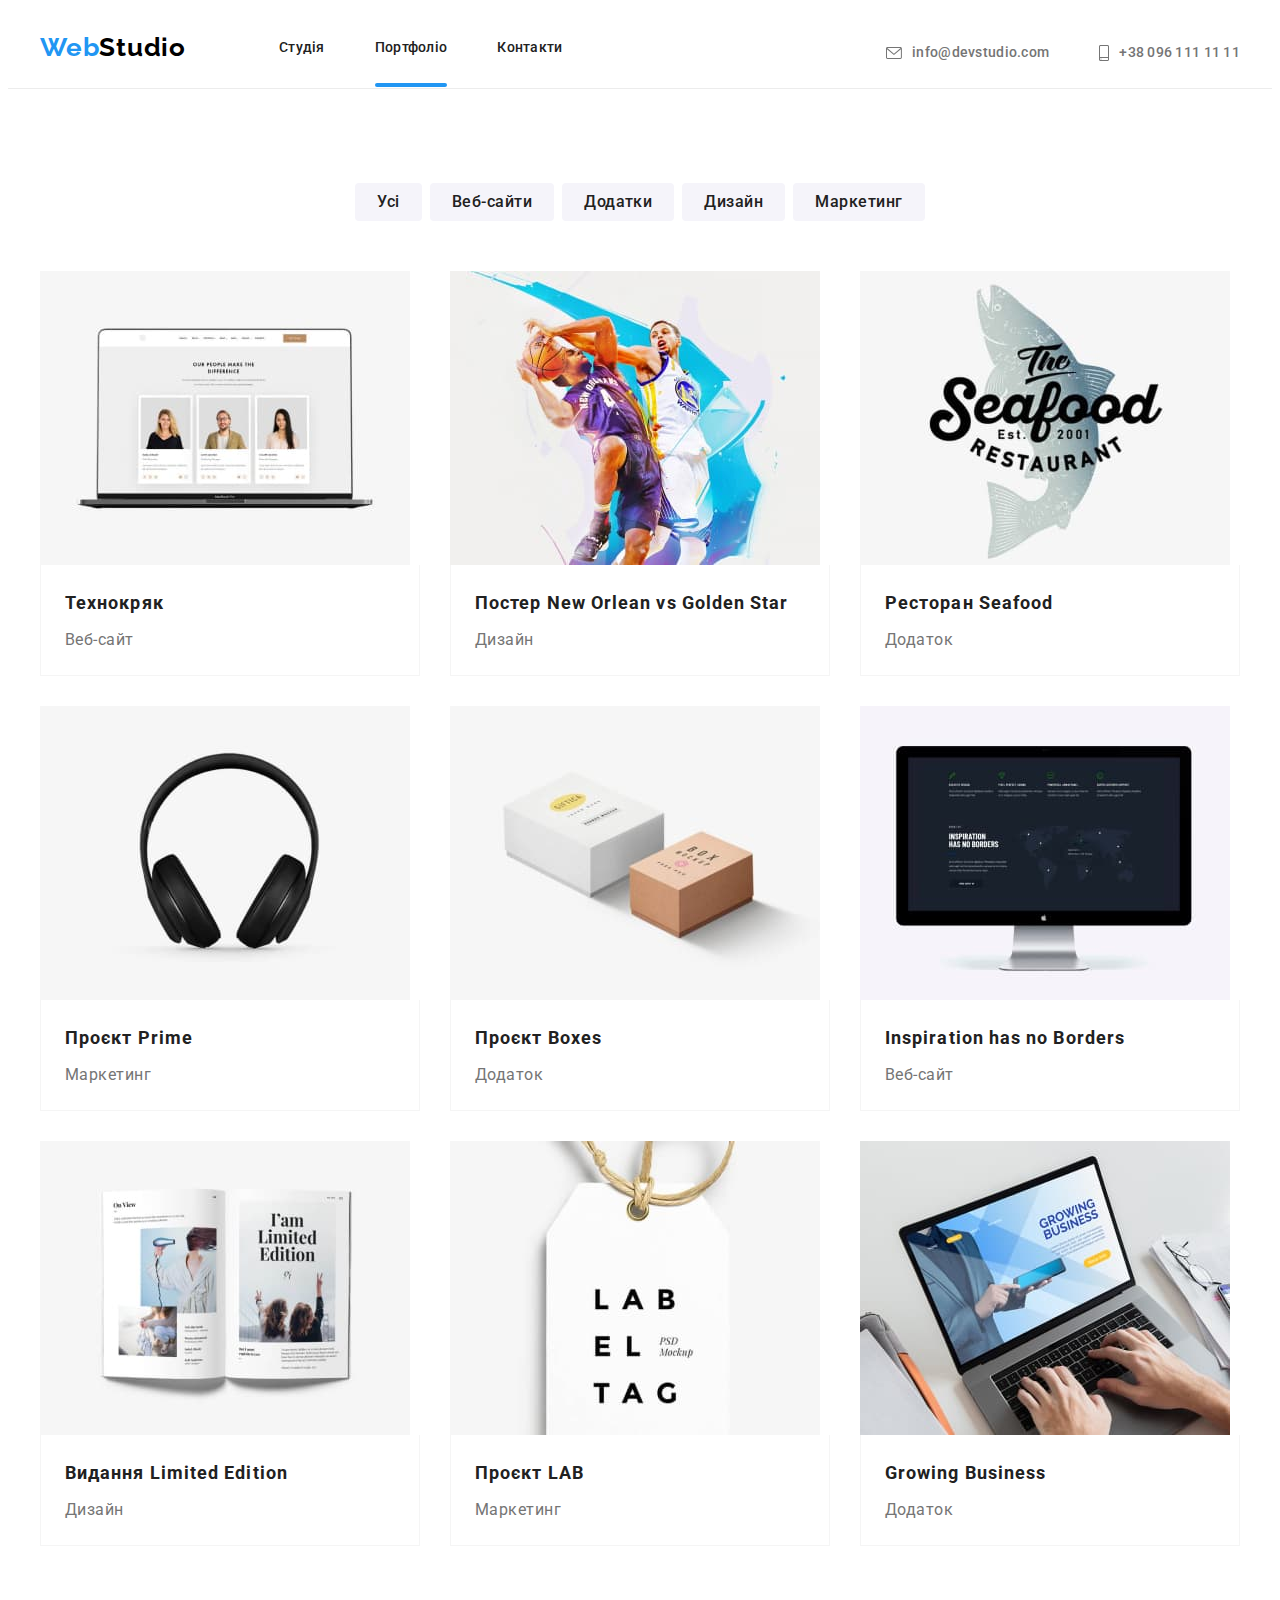
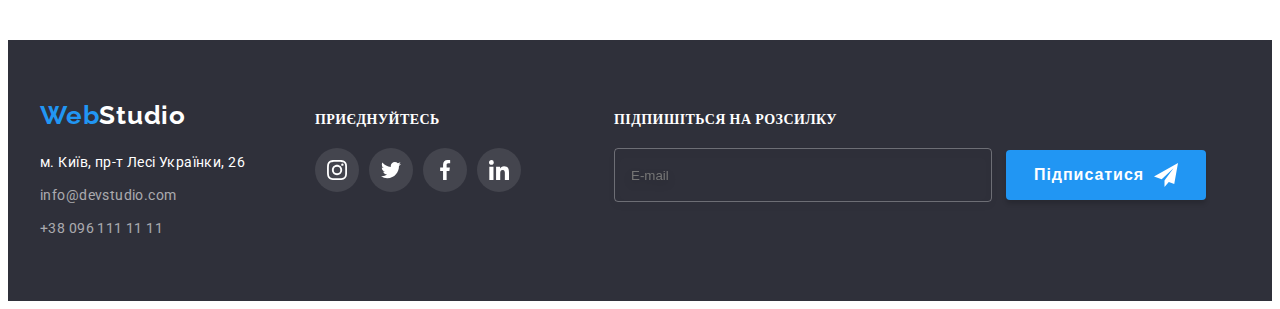
==== portfolio.html @ 25b63eb1 "hw8" ====
<!DOCTYPE html>
<html lang="uk">
  <head>
    <meta charset="UTF-8" />
    <meta http-equiv="X-UA-Compatible" content="IE=edge" />
    <meta name="viewport" content="width=device-width, initial-scale=1.0" />
    <title>WebStudio</title>
    <link rel="preconnect" href="https://fonts.googleapis.com" />
    <link rel="preconnect" href="https://fonts.gstatic.com" crossorigin />
    <link
      href="https://fonts.googleapis.com/css2?family=Raleway:wght@700&family=Roboto:wght@400;500;700;900&display=swap"
      rel="stylesheet"
    />
    <link
      rel="stylesheet"
      href="https://cdnjs.cloudflare.com/ajax/libs/modern-normalize/1.1.0/modern-normalize.min.css"
      integrity="sha512-wpPYUAdjBVSE4KJnH1VR1HeZfpl1ub8YT/NKx4PuQ5NmX2tKuGu6U/JRp5y+Y8XG2tV+wKQpNHVUX03MfMFn9Q=="
      crossorigin="anonymous"
      referrerpolicy="no-referrer"
    />
    <link rel="stylesheet" href="./css/main.min.css" />
  </head>
  <body>
    <header class="header">
      <div class="container header__container">
        <nav class="navigation">
          <a class="navigation__web link" href="./index.html"
            >Web<span class="navigation__studio link">Studio</span></a
          >
          <ul class="list menu">
            <li class="menu__item">
              <a class="menu__link link" href="./index.html">Студія</a>
            </li>
            <li class="menu__item">
              <a
                class="menu__link link alink border-studio"
                href="./portfolio.html"
                >Портфоліо</a
              >
            </li>
            <li class="menu__item">
              <a class="menu__link link" href="#">Контакти</a>
            </li>
          </ul>
        </nav>
        <div class="connect">
          <ul class="menu list">
            <li class="menu__item">
              <a class="menu__mail link" href="mailto:info@devstudio.com">
                <svg class="menu__mail-icon" width="16" height="12">
                  <use href="./images/symbol-defs.svg#icon-envelope"></use>
                </svg>
                info@devstudio.com
              </a>
            </li>
            <li class="menu__item">
              <a class="menu__tel link" href="tel:+380961111111">
                <svg class="menu__tel-icon" width="10" height="16">
                  <use href="./images/symbol-defs.svg#icon-smartphone"></use>
                </svg>
                +38 096 111 11 11
              </a>
            </li>
          </ul>
        </div>
      </div>
    </header>
    <main>
      <section class="portfolio">
        <!-- <h1>Портфоліо</h1> -->
        <div class="container">
          <ul class="portfolio__section list">
            <li class="portfolio__list link">
              <button class="main-btn style-btn" type="button">Усі</button>
            </li>
            <li class="portfolio__list link">
              <button class="main-btn style-btn" type="button">
                Веб-сайти
              </button>
            </li>
            <li class="portfolio__list link">
              <button class="main-btn style-btn" type="button">Додатки</button>
            </li>
            <li class="portfolio__list link">
              <button class="main-btn style-btn" type="button">Дизайн</button>
            </li>
            <li class="portfolio__list link">
              <button class="main-btn style-btn" type="button">
                Маркетинг
              </button>
            </li>
          </ul>
          <ul class="gallery list">
            <li class="gallery__item link">
              <a class="gallery__images link" href="#">
                <div class="gallery__top-text">
                  <img
                    src="./images/img1.jpg"
                    alt="Технокряк"
                    width="370"
                    height="294"
                  />
                  <p class="gallery__text">
                    Ресурс пропонує комплексні пропозиції з різним рівнем
                    функціоналу та сервісів. Все це дозволить відвідувачу
                    отримати вичерпні відомості про компанію чи приватну особу.
                  </p>
                </div>
                <div class="border">
                  <h3 class="gallery__pages">Технокряк</h3>
                  <p class="gallery__portfolio-text">Веб-сайт</p>
                </div>
              </a>
            </li>
            <li class="gallery__item link">
              <a class="gallery__images link" href="#">
                <div class="gallery__top-text">
                  <img
                    src="./images/img2.jpg"
                    alt="Постер"
                    width="370"
                    height="294"
                  />
                  <p class="gallery__text">
                    Ресурс пропонує комплексні пропозиції з різним рівнем
                    функціоналу та сервісів. Все це дозволить відвідувачу
                    отримати вичерпні відомості про компанію чи приватну особу.
                  </p>
                </div>
                <div class="border">
                  <h3 class="gallery__pages">
                    Постер New Orlean vs Golden Star
                  </h3>
                  <p class="gallery__portfolio-text">Дизайн</p>
                </div>
              </a>
            </li>
            <li class="gallery__item link">
              <a class="gallery__images link" href="#">
                <div class="gallery__top-text">
                  <img
                    src="./images/img3.jpg"
                    alt="Ресторан"
                    width="370"
                    height="294"
                  />
                  <p class="gallery__text">
                    Ресурс пропонує комплексні пропозиції з різним рівнем
                    функціоналу та сервісів. Все це дозволить відвідувачу
                    отримати вичерпні відомості про компанію чи приватну особу.
                  </p>
                </div>
                <div class="border">
                  <h3 class="gallery__pages">Ресторан Seafood</h3>
                  <p class="gallery__portfolio-text">Додаток</p>
                </div>
              </a>
            </li>
            <li class="gallery__item link">
              <a class="gallery__images link" href="#">
                <div class="gallery__top-text">
                  <img
                    src="./images/img4.jpg"
                    alt="Проєкт"
                    width="370"
                    height="294"
                  />
                  <p class="gallery__text">
                    Ресурс пропонує комплексні пропозиції з різним рівнем
                    функціоналу та сервісів. Все це дозволить відвідувачу
                    отримати вичерпні відомості про компанію чи приватну особу.
                  </p>
                </div>
                <div class="border">
                  <h3 class="gallery__pages">Проєкт Prime</h3>
                  <p class="gallery__portfolio-text">Маркетинг</p>
                </div>
              </a>
            </li>
            <li class="gallery__item link">
              <a class="gallery__images link" href="#">
                <div class="gallery__top-text">
                  <img
                    src="./images/img5.jpg"
                    alt="Проєкт2"
                    width="370"
                    height="294"
                  />
                  <p class="gallery__text">
                    Ресурс пропонує комплексні пропозиції з різним рівнем
                    функціоналу та сервісів. Все це дозволить відвідувачу
                    отримати вичерпні відомості про компанію чи приватну особу.
                  </p>
                </div>
                <div class="border">
                  <h3 class="gallery__pages">Проєкт Boxes</h3>
                  <p class="gallery__portfolio-text">Додаток</p>
                </div>
              </a>
            </li>
            <li class="gallery__item link">
              <a class="gallery__images link" href="#">
                <div class="gallery__top-text">
                  <img
                    src="./images/img6.jpg"
                    alt="Натхнення"
                    width="370"
                    height="294"
                  />
                  <p class="gallery__text">
                    Ресурс пропонує комплексні пропозиції з різним рівнем
                    функціоналу та сервісів. Все це дозволить відвідувачу
                    отримати вичерпні відомості про компанію чи приватну особу.
                  </p>
                </div>
                <div class="border">
                  <h3 class="gallery__pages">Inspiration has no Borders</h3>
                  <p class="gallery__portfolio-text">Веб-сайт</p>
                </div>
              </a>
            </li>
            <li class="gallery__item link">
              <a class="gallery__images link" href="#">
                <div class="gallery__top-text">
                  <img
                    src="./images/img7.jpg"
                    alt="Видання"
                    width="370"
                    height="294"
                  />
                  <p class="gallery__text">
                    Ресурс пропонує комплексні пропозиції з різним рівнем
                    функціоналу та сервісів. Все це дозволить відвідувачу
                    отримати вичерпні відомості про компанію чи приватну особу.
                  </p>
                </div>
                <div class="border">
                  <h3 class="gallery__pages">Видання Limited Edition</h3>
                  <p class="gallery__portfolio-text">Дизайн</p>
                </div>
              </a>
            </li>
            <li class="gallery__item link">
              <a class="gallery__images link" href="#">
                <div class="gallery__top-text">
                  <img
                    src="./images/img8.jpg"
                    alt="Проєкт3"
                    width="370"
                    height="294"
                  />
                  <p class="gallery__text">
                    Ресурс пропонує комплексні пропозиції з різним рівнем
                    функціоналу та сервісів. Все це дозволить відвідувачу
                    отримати вичерпні відомості про компанію чи приватну особу.
                  </p>
                </div>
                <div class="border">
                  <h3 class="gallery__pages">Проєкт LAB</h3>
                  <p class="gallery__portfolio-text">Маркетинг</p>
                </div>
              </a>
            </li>
            <li class="gallery__item link">
              <a class="gallery__images link" href="#">
                <div class="gallery__top-text">
                  <img
                    src="./images/img9.jpg"
                    alt="Зростаючий бізнес"
                    width="370"
                    height="294"
                  />
                  <p class="gallery__text">
                    Ресурс пропонує комплексні пропозиції з різним рівнем
                    функціоналу та сервісів. Все це дозволить відвідувачу
                    отримати вичерпні відомості про компанію чи приватну особу.
                  </p>
                </div>
                <div class="border">
                  <h3 class="gallery__pages">Growing Business</h3>
                  <p class="gallery__portfolio-text">Додаток</p>
                </div>
              </a>
            </li>
          </ul>
        </div>
      </section>
    </main>
    <footer class="footer">
      <div class="footer-completely container">
        <div class="Webstudio">
          <a class="footer-webstudio link" href="./index.html"
            >Web<span class="footer-studio">Studio</span></a
          >
          <address class="footer-adress">
            <ul class="list">
              <li>
                <a
                  class="footer-map link"
                  href="https://goo.gl/maps/qHowAvCpYgENEXxt7"
                  target="_blank"
                  rel="noopener noreferrer"
                  >м. Київ, пр-т Лесі Українки, 26</a
                >
              </li>
              <li>
                <a class="footer-mail link" href="mailto:info@devstudio.com"
                  >info@devstudio.com</a
                >
              </li>
              <li>
                <a class="footer-tel link" href="tel:+380961111111"
                  >+38 096 111 11 11</a
                >
              </li>
            </ul>
          </address>
        </div>
        <div class="footer-soc">
          <p class="footer-text">приєднуйтесь</p>
          <ul class="footer-soc-list list">
            <li class="footer-link link">
              <a class="footer-links" href="#">
                <svg class="footer-soc-links" width="20" height="20">
                  <use href="./images/symbol-defs.svg#icon-instagram"></use>
                </svg>
              </a>
            </li>
            <li class="footer-link link">
              <a class="footer-links" href="#">
                <svg class="footer-soc-links" width="20" height="20">
                  <use href="./images/symbol-defs.svg#icon-twitter"></use>
                </svg>
              </a>
            </li>
            <li class="footer-link link">
              <a class="footer-links" href="#">
                <svg class="footer-soc-links" width="20" height="20">
                  <use href="./images/symbol-defs.svg#icon-facebook"></use>
                </svg>
              </a>
            </li>
            <li class="footer-link link">
              <a class="footer-links" href="#">
                <svg class="footer-soc-links" width="20" height="20">
                  <use href="./images/symbol-defs.svg#icon-linkedin"></use>
                </svg>
              </a>
            </li>
          </ul>
        </div>
        <div class="subscribe">
          <p class="subscribe-text">Підпишіться на розсилку</p>
          <form class="js-speaker-form">
            <label for="mail" class="form-mail">
              <input type="email" name="mail" placeholder="E-mail" id="mail" />
            </label>
            <button class="subscribe-text-btn" type="submit">
              Підписатися
              <svg class="send-icon" width="24" height="24">
                <use href="./images/symbol-defs.svg#icon-send"></use>
              </svg>
            </button>
          </form>
        </div>
      </div>
    </footer>
  </body>
</html>
---- css/main.min.css ----
:root{--main-color: #212121;--header-color: #2196f3;--header-studio-color: #000000;--header-tel: #757575;--hero-text: #ffffff;--background-color: #2f303a;--footer-tel: rgba(255, 255, 255, 0.6);--hero-section-4: #F5F4FA;--hero-btn-focus: #188CE8;--border: #ECECEC;--portfolio-border: #F5F5F5}.visualy-hidden{position:absolute;white-space:nowrap;width:1px;height:1px;overflow:hidden;border:0;padding:0;clip:rect(0 0 0 0);-webkit-clip-path:inset(50%);clip-path:inset(50%);margin:-1px}.alink{color:var(--header-color)}.item-container{justify-content:center;margin-bottom:30px;width:270px;height:120px;background-size:contain;background-color:#f5f4fa;border-radius:4px}.complementary-icon{width:70px;height:70px}button{border:none;border-radius:4px}p,h1,h2,h3,h4,h5,h6{margin:0}ul,ol{margin:0;padding-left:0}img{display:block}.modal-btn-text,.check-text span,.check-text,.modal-btn,.footer-soc-list,.footer-links,.footer-text,.section5-list,.section-5-link,.section5,.worker-soc-link,.menu__mail,.menu__tel,.header__container,.navigation,.item-container{display:flex;align-items:center}.container{width:1200px;padding-left:15px;padding-right:15px;margin:0 auto;align-items:flex-end}.backdrop{position:fixed;top:0;width:100%;height:100%;background-color:rgba(0,0,0,.2);transition:opacity 250ms linear,visibility 250ms linear}.list{list-style:none}.link{text-decoration:none}.body{font-family:"Roboto",sans-serif;background-color:var(--hero-text)}.style-btn{font-family:"Roboto",sans-serif;font-weight:500;font-size:16px;line-height:1.62;letter-spacing:.03em;color:var(--main-color);background:var(--hero-section-4)}.main-btn{padding:6px 22px;transition:background-color 250ms cubic-bezier(0.4, 0, 0.2, 1),color 250ms cubic-bezier(0.4, 0, 0.2, 1)}.main-btn:focus{color:var(--hero-text);background-color:var(--header-color)}.main-btn:hover{background-color:var(--header-color);color:var(--hero-text);cursor:pointer}.header{padding-top:24px;padding-bottom:25px;border-bottom:1px solid var(--border)}.navigation__web{font-family:"Raleway",sans-serif;font-weight:700;font-size:26px;line-height:1.19;letter-spacing:.03em;color:var(--header-color);margin-right:93px}.navigation__studio{font-family:"Raleway",sans-serif;font-weight:700;font-size:26px;line-height:1.19;letter-spacing:.03em;color:var(--header-studio-color)}.menu__link{font-family:"Roboto",sans-serif;font-weight:500;font-size:14px;line-height:1.14;letter-spacing:.02em;color:var(--main-color);position:relative;transition:color 250ms linear}.menu__link::after{display:block;position:absolute;right:0;bottom:-32px;width:0;height:4px;border-radius:2px;background-color:var(--header-color);content:"";transition:width 250ms cubic-bezier(0.4, 0, 0.2, 1)}.menu__link:hover::after{width:100%;display:block;position:absolute;left:0;bottom:-32px;height:4px;border-radius:2px;background-color:var(--header-color);content:"";transition:width 250ms cubic-bezier(0.4, 0, 0.2, 1)}.border-studio::after{width:100%;display:block;position:absolute;left:0;bottom:-32px;height:4px;border-radius:2px;background-color:var(--header-color);content:"";transition:width 250ms cubic-bezier(0.4, 0, 0.2, 1)}.menu__mail,.menu__tel,.menu__mail-icon,.menu__tel-icon{transition:color 250ms linear}.menu{display:inline-flex;gap:50px}.connect{margin-left:auto}.menu__link:hover,.menu__mail:hover,.menu__tel:hover,.footer-mail:hover,.footer-tel:hover,.footer-map:hover{color:var(--header-color)}.menu__link:focus,.menu__mail:focus,.menu__tel:focus,.footer-mail:focus,.footer-tel:focus,.footer-map:focus{color:var(--header-color)}.menu__mail-icon,.menu__tel-icon{fill:currentColor}.menu__mail-icon:hover,.menu__mail-icon:hover,.menu__tel-icon:hover,.menu__tel-icon:hover{color:var(--header-color)}.menu__tel,.menu__mail{gap:10px}.menu__mail,.menu__tel{font-family:"Roboto",sans-serif;font-weight:500;font-size:14px;line-height:1.14;letter-spacing:.02em;color:var(--header-tel)}.hero-text{font-family:"Roboto",sans-serif;font-weight:900;font-size:44px;line-height:1.36;letter-spacing:.06em;text-transform:uppercase;color:var(--hero-text);margin-bottom:30px;max-width:696px}.hero-btn{font-family:"Roboto",sans-serif;font-weight:700;font-size:16px;line-height:1.88;letter-spacing:.06em;color:var(--hero-text);background-color:var(--header-color);cursor:pointer;display:inline-block;width:215px;height:50px;text-align:center;box-shadow:0px 4px 4px rgba(0,0,0,.15);border-radius:4px;transition:color 250ms linear,background-color 250ms linear}.hero-btn:hover{color:var(--hero-text);background-color:var(--hero-btn-focus)}.hero-btn:focus{color:var(--hero-text);background-color:var(--hero-btn-focus)}.hero-text-section{padding-top:94px}.hero-section{background-image:linear-gradient(rgba(47, 48, 58, 0.4), rgba(47, 48, 58, 0.4)),url(../images/hero-bg.jpg);max-width:1600px;background-repeat:no-repeat;background-position:center;background-size:cover;padding-top:200px;padding-bottom:200px;display:flex;text-align:center;margin-bottom:94px;background-color:#c4c4c4;margin:0 auto}.hero-list{padding-top:94px;display:flex;gap:30px}.hero-item{flex-basis:calc((100% - 90px)/4)}.hero-text{display:flex;margin-left:auto;margin-right:auto}.hero-title{font-family:"Roboto",sans-serif;font-weight:700;font-size:14px;line-height:1.14;letter-spacing:.03em;text-transform:uppercase;color:var(--main-color);margin-bottom:10px}.hero-paragraph{font-family:"Roboto",sans-serif;font-weight:400;font-size:14px;line-height:1.71;letter-spacing:.03em;color:var(--header-tel)}.section__3,.section-4{font-family:"Roboto",sans-serif;font-weight:700;font-size:36px;line-height:1.17;letter-spacing:.03em;text-align:center;color:var(--main-color)}.section__3{margin-bottom:50px}.section-3{padding-top:94px;padding-bottom:94px}.section__3-text{font-family:"Roboto" sans-serif;font-style:normal;font-weight:700;font-size:14px;line-height:1.14;letter-spacing:.03em;text-align:center;text-transform:uppercase;color:var(--hero-text);background-color:rgba(47,48,58,.8);position:absolute;bottom:0;left:0;padding:27px;width:100%;overflow:auto}.section__photo{position:relative;overflow:hidden}.section__list{display:flex;gap:30px}.hero-section-4{padding-top:94px;padding-bottom:94px}.hero-section4{display:flex;gap:30px;text-align:center}.section-4{margin-bottom:50px}.hero-section-4{background-color:var(--hero-section-4)}.manufacturers{background-color:var(--hero-text)}.border-worker{box-shadow:0px 1px 3px rgba(0,0,0,.12),0px 1px 1px rgba(0,0,0,.14),0px 2px 1px rgba(0,0,0,.2);border-radius:0px 0px 4px 4px;padding-top:30px;padding-bottom:30px}.hero-worker{font-family:"Roboto",sans-serif;font-weight:500;font-size:16px;line-height:1.19;letter-spacing:.03em;color:var(--main-color);margin-bottom:10px}.list-soc{display:flex;justify-content:center;gap:10px}.soc-icon{fill:#afb1b8}.worker-soc-link:hover .soc-icon,.worker-soc-link:focus .soc-icon{fill:var(--hero-text)}.worker-soc-link{justify-content:center;width:44px;height:44px;border-radius:50%;background-color:rgba(0,0,0,0);transition:background-color 250ms cubic-bezier(0.4, 0, 0.2, 1)}.worker-soc-link:hover,.worker-soc-link:focus{background-color:var(--header-color)}.hero-position{font-family:"Roboto",sans-serif;font-weight:400;font-size:16px;line-height:1.19;letter-spacing:.03em;color:var(--header-tel);margin-bottom:16px}.section-client{padding-top:90px;padding-bottom:94px}.section-5{font-family:"Roboto" sans-serif;font-style:normal;font-weight:700;font-size:36px;line-height:1.16;letter-spacing:.03em;text-align:center;color:var(--main-color);margin-bottom:54px}.section5{justify-content:center;fill:#afb1b8}.section-5-link:hover .section5,.section-5-link:focus .section5{border-color:var(--header-color);fill:var(--header-color)}.section5:hover{fill:var(--header-color)}.section5:focus{fill:var(--header-color)}.section-5-link{justify-content:center;width:170px;height:92px;border:1px solid #afb1b8;border-radius:4px;fill:rgba(170,255,187,.0666666667)}.section-5-link:hover,.section-5-link:hover{border-color:var(--header-color)}.section5-list{justify-content:center;gap:30px}.footer{padding-top:60px;padding-bottom:60px;background-color:var(--background-color)}.footer-adress{font-style:normal}.footer-webstudio{font-family:"Raleway",sans-serif;font-weight:700;font-size:26px;line-height:1.19;letter-spacing:.03em;color:var(--header-color);margin-bottom:20px;display:inline-block}.footer-studio{font-family:"Raleway",sans-serif;font-weight:700;font-size:26px;line-height:1.19;letter-spacing:.03em;color:var(--hero-text)}.footer-map{font-family:"Roboto",sans-serif;font-weight:400;font-size:14px;line-height:1.71;letter-spacing:.03em;color:var(--hero-text);margin-bottom:9px;display:inline-block}.footer-mail{font-family:"Roboto",sans-serif;font-weight:400;font-size:14px;line-height:1.71;letter-spacing:.03em;color:var(--footer-tel);margin-bottom:9px;display:inline-block}.footer-tel{font-family:"Roboto",sans-serif;font-weight:400;font-size:14px;line-height:1.71;letter-spacing:.03em;color:var(--footer-tel)}.footer-text{font-family:"Roboto" sans-serif;font-style:normal;font-weight:700;font-size:14px;line-height:1.14;letter-spacing:.03em;text-transform:uppercase;color:#fff;margin-bottom:20px}.Webstudio{margin-right:70px}.footer-completely{display:flex;align-items:baseline;justify-content:flex-start}.footer-links{justify-content:center;width:44px;height:44px;border-radius:50%;background-color:rgba(255,255,255,.1);transition:background-color 250ms cubic-bezier(0.4, 0, 0.2, 1)}.footer-links:hover,.footer-links:focus{background-color:var(--header-color)}.footer-soc-links{fill:var(--hero-text)}.footer-soc-list{justify-content:center;gap:10px}.footer-soc{gap:30px}.subscribe-text{font-family:"Roboto" sans-serif;font-style:normal;font-weight:700;font-size:14px;line-height:1.14;letter-spacing:.03em;text-transform:uppercase;color:var(--hero-text);margin-bottom:20px}.subscribe-text-btn{font-family:"Roboto" sans-serif;font-style:normal;font-weight:700;font-size:16px;line-height:1.88;letter-spacing:.06em;color:var(--hero-text);background-color:var(--header-color);box-shadow:0px 4px 4px rgba(0,0,0,.15);border-radius:4px;gap:10px;cursor:pointer;width:200px;height:50px;display:inline-flex;align-items:center;justify-content:center;transition:background-color 250ms cubic-bezier(0.4, 0, 0.2, 1)}.subscribe-text-btn:hover,.subscribe-text-btn:focus{background-color:var(--hero-btn-focus)}.send-icon{fill:var(--hero-text)}.form-mail{margin-right:10px}.text-input{color:var(--hero-text)}.js-speaker-form input{padding-left:16px;min-width:358px;min-height:50px;background:rgba(0,0,0,0);outline:rgba(0,0,0,0);border:1px solid rgba(255,255,255,.3);filter:drop-shadow(0px 4px 4px rgba(0, 0, 0, 0.15));border-radius:4px}.js-speaker-form input:hover,.js-speaker-form input:focus{border-color:var(--header-color)}.subscribe{margin-left:93px}.gallery__pages{font-family:"Roboto",sans-serif;font-weight:700;font-size:18px;line-height:2;letter-spacing:.06em;color:var(--main-color);margin-bottom:4px}.gallery__portfolio-text{font-family:"Roboto",sans-serif;font-weight:400;font-size:16px;line-height:1.88;letter-spacing:.03em;color:var(--header-tel)}.gallery__text{font-family:"Roboto";font-style:normal;font-weight:400;font-size:18px;line-height:1.56;letter-spacing:.03em;color:var(--hero-text);background-color:rgba(33,150,243,.9);position:absolute;top:0;left:0;padding:63px 24px;height:100%;transform:translateY(100%);transition:transform 250ms linear;overflow:auto}.gallery__item:hover .gallery__text{transform:translateY(0)}.gallery__top-text{position:relative;overflow:hidden}.portfolio__section{display:flex;gap:8px;justify-content:center;margin-bottom:50px}.gallery{display:flex;flex-wrap:wrap;gap:30px}.portfolio{padding-top:94px;padding-bottom:94px}.gallery__item{width:calc((100% - 60px)/3);position:relative}.gallery__images:hover{display:block;background:#fff;box-shadow:0px 1px 1px rgba(0,0,0,.12),0px 4px 4px rgba(0,0,0,.06),1px 4px 6px rgba(0,0,0,.16)}.gallery_images:focus{display:block;box-shadow:0px 1px 1px rgba(0,0,0,.12),0px 4px 4px rgba(0,0,0,.06),1px 4px 6px rgba(0,0,0,.16)}.border{border:1px solid var(--portfolio-border);padding:20px 24px;border-top:none}.modal{width:528px;min-height:581px;background-color:var(--hero-text);box-shadow:0px 1px 3px rgba(0,0,0,.12),0px 1px 1px rgba(0,0,0,.14),0px 2px 1px rgba(0,0,0,.2);border-radius:4px;position:absolute;top:50%;left:50%;transform:translate(-50%, -50%) scaleX(1);transition:transform 250ms linear}.backdrop.is-hidden .modal{transform:translate(-50%, -50%) scaleY(0)}.modal-btn{width:30px;height:30px;border:1px solid rgba(0,0,0,.1);border-radius:50%;background-color:rgba(0,0,0,0);position:absolute;right:8px;top:8px;justify-content:center;padding:0;cursor:pointer}.modal-btn:hover,.modal-btn:focus{background-color:var(--hero-text)}.modal-btn:hover .modal-close-icon,.modal-btn:focus .modal-close-icon{fill:var(--header-color)}.is-hidden{opacity:0;visibility:hidden;pointer-events:none}.modal-text{font-family:"Roboto",sans-serif;font-style:normal;font-weight:700;font-size:20px;line-height:1.15;letter-spacing:.03em;text-align:center;color:var(--main-color);padding-top:40px;padding-bottom:12px}.label-text{font-family:"Roboto" sans-serif;font-style:normal;font-weight:400;font-size:12px;line-height:1.17;letter-spacing:.01em;color:var(--header-tel)}.questionnaire{margin-left:40px;margin-right:40px}.field textarea{display:flex;resize:none;min-width:448px;min-height:120px;border:1px solid rgba(33,33,33,.2);border-radius:4px;background:rgba(0,0,0,0);outline:rgba(0,0,0,0)}.modal-person-icon{position:absolute;top:50%;transform:translateY(-50%);left:12px}.input-wrap{position:relative}.modal-input{display:flex;min-width:448px;min-height:40px;border:1px solid rgba(33,33,33,.2);border-radius:4px;margin-top:4px;margin-bottom:10px;padding-left:42px;background:rgba(0,0,0,0);outline:rgba(0,0,0,0)}.modal-input:focus{border:1px solid var(--header-color)}.modal-input:focus+.modal-person-icon{fill:var(--header-color)}.modal-texteria{margin-top:4px;margin-bottom:10px;padding:12px 16px}.modal-texteria:focus{border:1px solid var(--header-color)}.check-text{font-family:"Roboto",sans-serif;font-style:normal;font-weight:400;font-size:14px;line-height:1.71;letter-spacing:.03em;color:var(--header-tel);justify-content:center;margin-bottom:30px}.check-text span{width:16px;height:15px;border:2px solid var(--main-color);border-radius:2px;margin-right:8px;justify-content:center;fill:rgba(0,0,0,0)}.input-check:checked+.check-text span{background-color:var(--header-color);border-color:rgba(0,0,0,0);fill:var(--hero-text)}.input-check:focus+.check-text span{border-color:var(--header-color)}.btn-text-modal{font-family:"Roboto" sans-serif;font-style:normal;font-weight:700;font-size:16px;line-height:1.88;letter-spacing:.06em;align-items:center;text-align:center;color:var(--hero-text);background:var(--header-color);box-shadow:0px 4px 4px rgba(0,0,0,.15);border-radius:4px;width:200px;height:50px;cursor:pointer;transition:color 250ms linear,background-color 250ms linear}.btn-text-modal:hover{background-color:var(--hero-btn-focus)}.btn-text-modal:focus{background-color:var(--hero-btn-focus)}.modal-btn-text{justify-content:center}.term-contract{margin-left:4px;color:var(--header-color);-webkit-text-decoration-line:underline;text-decoration-line:underline;text-underline-offset:5px}/*# sourceMappingURL=main.min.css.map */
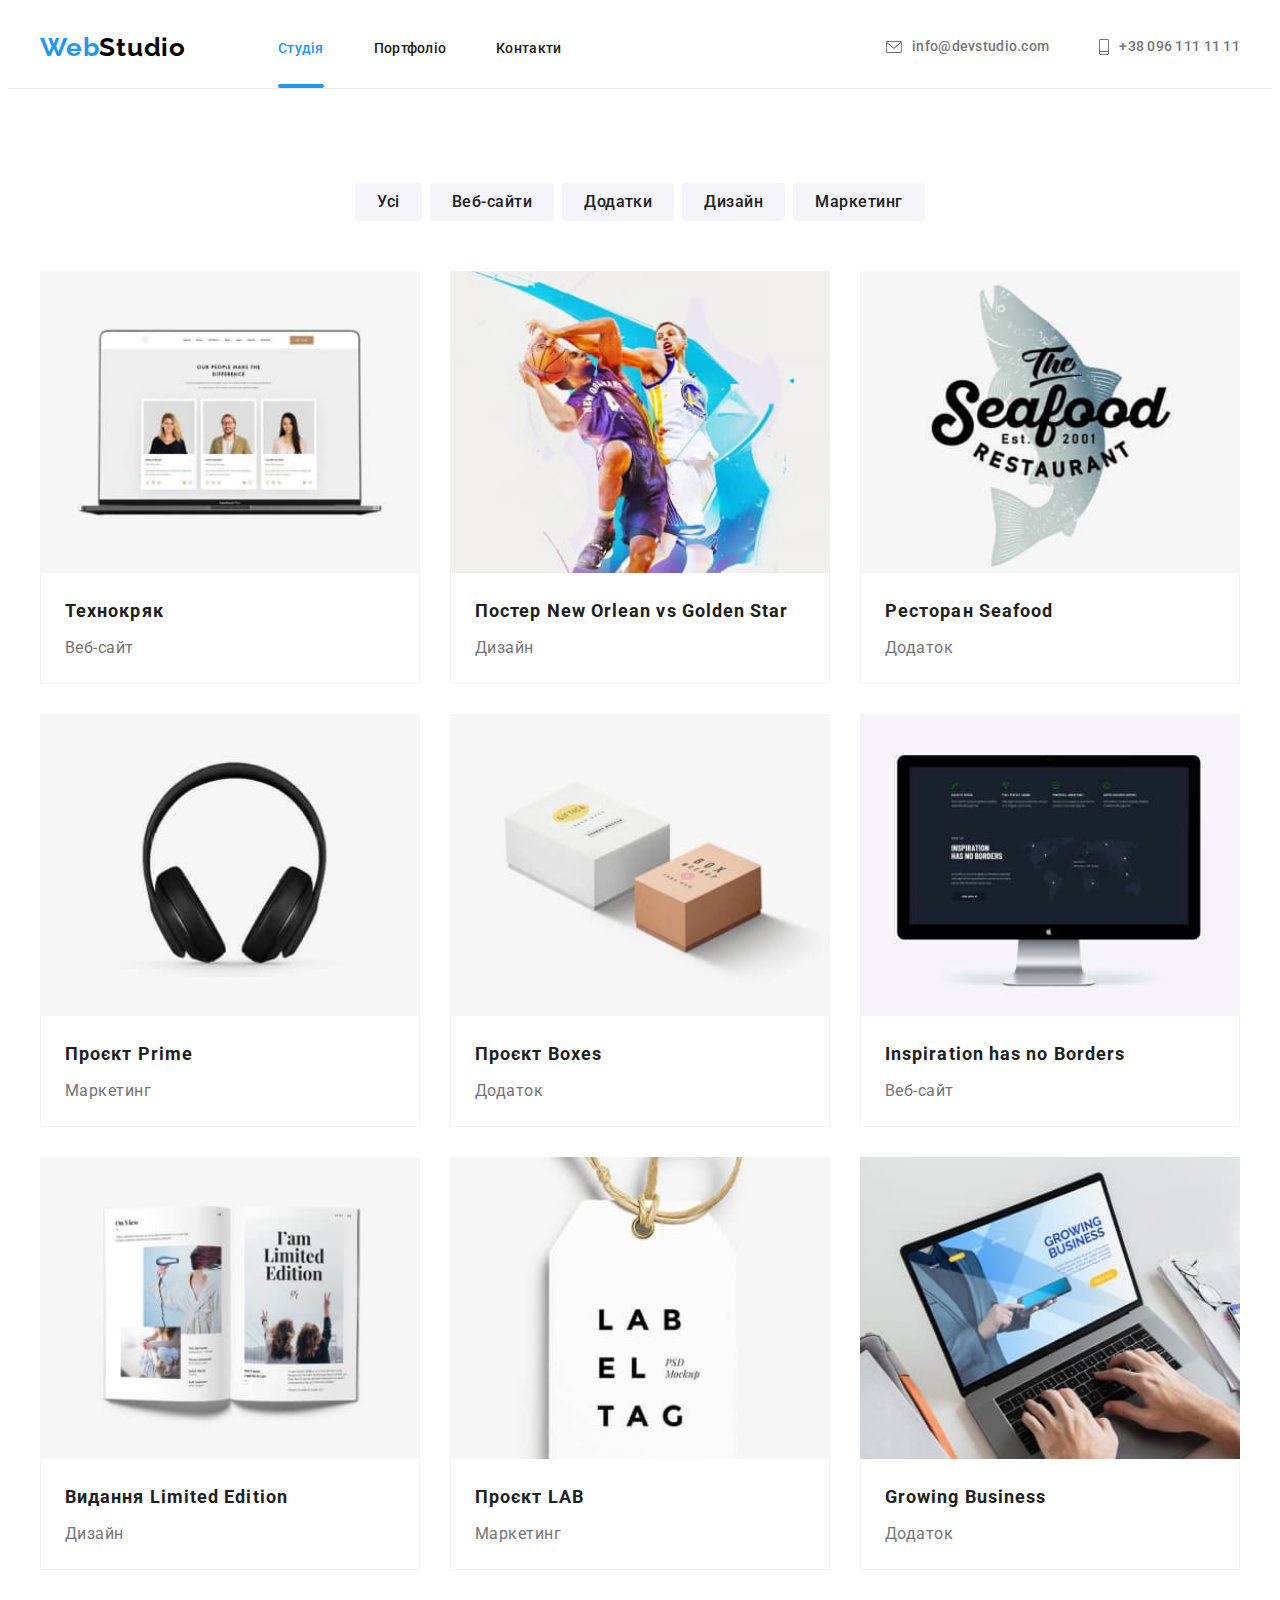
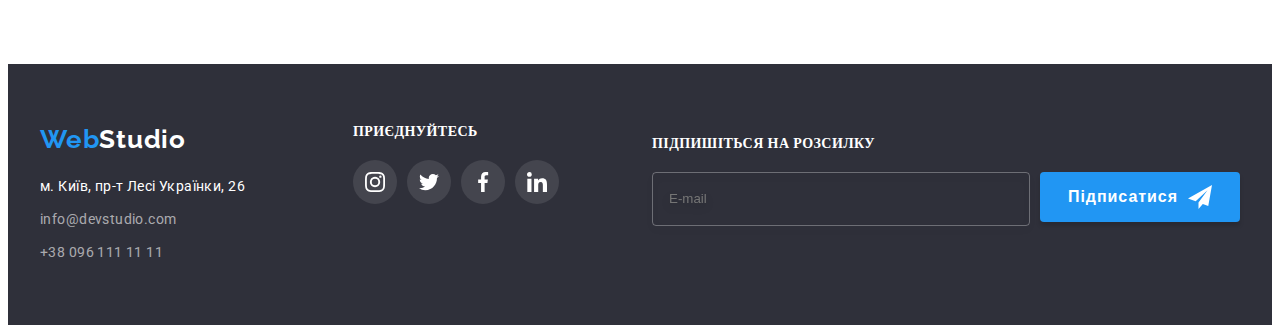
==== commit a02aedc2: "hw8" ====
--- a/portfolio.html
+++ b/portfolio.html
@@ -22,21 +22,19 @@
   </head>
   <body>
     <header class="header">
-      <div class="container header__container">
+      <div class="container header__container menu-nav">
         <nav class="navigation">
           <a class="navigation__web link" href="./index.html"
             >Web<span class="navigation__studio link">Studio</span></a
           >
           <ul class="list menu">
             <li class="menu__item">
-              <a class="menu__link link" href="./index.html">Студія</a>
+              <a class="alink menu__link link border-studio" href="./index.html"
+                >Студія</a
+              >
             </li>
             <li class="menu__item">
-              <a
-                class="menu__link link alink border-studio"
-                href="./portfolio.html"
-                >Портфоліо</a
-              >
+              <a class="menu__link link" href="./portfolio.html">Портфоліо</a>
             </li>
             <li class="menu__item">
               <a class="menu__link link" href="#">Контакти</a>
@@ -44,7 +42,7 @@
           </ul>
         </nav>
         <div class="connect">
-          <ul class="menu list">
+          <ul class="menu list auth-nav">
             <li class="menu__item">
               <a class="menu__mail link" href="mailto:info@devstudio.com">
                 <svg class="menu__mail-icon" width="16" height="12">
@@ -62,6 +60,65 @@
               </a>
             </li>
           </ul>
+        </div>
+        <div>
+          <button type="button" class="menu-tel-btn" data-menu-open>
+            <svg class="menu-tel-open" width="24" height="16">
+              <use href="./images/symbol-defs.svg#icon-menu-tel"></use>
+            </svg>
+          </button>
+        </div>
+      </div>
+      <div class="mob-menu is-hidden" data-menu>
+        <div class="container-mob-menu">
+          <div class="mob-menu__top">
+            <button type="button" class="menu-close-btn" data-menu-close>
+              <svg class="menu-tel-close" width="30" height="30">
+                <use href="./images/symbol-defs.svg#icon-close"></use>
+              </svg>
+            </button>
+            <ul class="list mob-menu-tel">
+              <li class="menu-tel__item">
+                <a class="menu-tel__link link" href="./index.html">Студія</a>
+              </li>
+              <li class="menu-tel__item">
+                <a class="menu-tel__link link" href="./portfolio.html"
+                  >Портфоліо</a
+                >
+              </li>
+              <li class="menu-tel__item">
+                <a class="menu-tel__link link" href="#">Контакти</a>
+              </li>
+            </ul>
+          </div>
+          <div class="mob-menu__bottom">
+            <div class="connect-tel">
+              <ul class="connect-tel__menu list">
+                <li class="connect-tel-menu__item">
+                  <a
+                    class="connect-tel-menu__tel link"
+                    href="tel:+380961111111"
+                  >
+                    +38 096 111 11 11
+                  </a>
+                </li>
+                <li class="connect-tel-menu__item">
+                  <a
+                    class="connect-tel-menu__mail link"
+                    href="mailto:info@devstudio.com"
+                  >
+                    info@devstudio.com
+                  </a>
+                </li>
+              </ul>
+              <ul class="mob-soc-list list">
+                <li class="mob-soc-item">Instagram</li>
+                <li class="mob-soc-item">Twitter</li>
+                <li class="mob-soc-item">Facebook</li>
+                <li class="mob-soc-item">Linkedin</li>
+              </ul>
+            </div>
+          </div>
         </div>
       </div>
     </header>
@@ -288,72 +345,80 @@
     </main>
     <footer class="footer">
       <div class="footer-completely container">
-        <div class="Webstudio">
-          <a class="footer-webstudio link" href="./index.html"
-            >Web<span class="footer-studio">Studio</span></a
-          >
-          <address class="footer-adress">
-            <ul class="list">
-              <li>
-                <a
-                  class="footer-map link"
-                  href="https://goo.gl/maps/qHowAvCpYgENEXxt7"
-                  target="_blank"
-                  rel="noopener noreferrer"
-                  >м. Київ, пр-т Лесі Українки, 26</a
-                >
-              </li>
-              <li>
-                <a class="footer-mail link" href="mailto:info@devstudio.com"
-                  >info@devstudio.com</a
-                >
-              </li>
-              <li>
-                <a class="footer-tel link" href="tel:+380961111111"
-                  >+38 096 111 11 11</a
-                >
+        <div class="container-wrap">
+          <div class="Webstudio">
+            <a class="footer-webstudio link" href="./index.html"
+              >Web<span class="footer-studio">Studio</span></a
+            >
+            <address class="footer-adress">
+              <ul class="footer-list list">
+                <li>
+                  <a
+                    class="footer-map link"
+                    href="https://goo.gl/maps/qHowAvCpYgENEXxt7"
+                    target="_blank"
+                    rel="noopener noreferrer"
+                    >м. Київ, пр-т Лесі Українки, 26</a
+                  >
+                </li>
+                <li>
+                  <a class="footer-mail link" href="mailto:info@devstudio.com"
+                    >info@devstudio.com</a
+                  >
+                </li>
+                <li>
+                  <a class="footer-tel link" href="tel:+380961111111"
+                    >+38 096 111 11 11</a
+                  >
+                </li>
+              </ul>
+            </address>
+          </div>
+          <div class="footer-soc">
+            <p class="footer-text">приєднуйтесь</p>
+            <ul class="footer-soc-list list">
+              <li class="footer-link link">
+                <a class="footer-links" href="#">
+                  <svg class="footer-soc-links" width="20" height="20">
+                    <use href="./images/symbol-defs.svg#icon-instagram"></use>
+                  </svg>
+                </a>
+              </li>
+              <li class="footer-link link">
+                <a class="footer-links" href="#">
+                  <svg class="footer-soc-links" width="20" height="20">
+                    <use href="./images/symbol-defs.svg#icon-twitter"></use>
+                  </svg>
+                </a>
+              </li>
+              <li class="footer-link link">
+                <a class="footer-links" href="#">
+                  <svg class="footer-soc-links" width="20" height="20">
+                    <use href="./images/symbol-defs.svg#icon-facebook"></use>
+                  </svg>
+                </a>
+              </li>
+              <li class="footer-link link">
+                <a class="footer-links" href="#">
+                  <svg class="footer-soc-links" width="20" height="20">
+                    <use href="./images/symbol-defs.svg#icon-linkedin"></use>
+                  </svg>
+                </a>
               </li>
             </ul>
-          </address>
-        </div>
-        <div class="footer-soc">
-          <p class="footer-text">приєднуйтесь</p>
-          <ul class="footer-soc-list list">
-            <li class="footer-link link">
-              <a class="footer-links" href="#">
-                <svg class="footer-soc-links" width="20" height="20">
-                  <use href="./images/symbol-defs.svg#icon-instagram"></use>
-                </svg>
-              </a>
-            </li>
-            <li class="footer-link link">
-              <a class="footer-links" href="#">
-                <svg class="footer-soc-links" width="20" height="20">
-                  <use href="./images/symbol-defs.svg#icon-twitter"></use>
-                </svg>
-              </a>
-            </li>
-            <li class="footer-link link">
-              <a class="footer-links" href="#">
-                <svg class="footer-soc-links" width="20" height="20">
-                  <use href="./images/symbol-defs.svg#icon-facebook"></use>
-                </svg>
-              </a>
-            </li>
-            <li class="footer-link link">
-              <a class="footer-links" href="#">
-                <svg class="footer-soc-links" width="20" height="20">
-                  <use href="./images/symbol-defs.svg#icon-linkedin"></use>
-                </svg>
-              </a>
-            </li>
-          </ul>
+          </div>
         </div>
         <div class="subscribe">
           <p class="subscribe-text">Підпишіться на розсилку</p>
           <form class="js-speaker-form">
             <label for="mail" class="form-mail">
-              <input type="email" name="mail" placeholder="E-mail" id="mail" />
+              <input
+                class="text-input"
+                type="email"
+                name="mail"
+                placeholder="E-mail"
+                id="mail"
+              />
             </label>
             <button class="subscribe-text-btn" type="submit">
               Підписатися
@@ -365,5 +430,10 @@
         </div>
       </div>
     </footer>
+    <script src="https://unpkg.com/aos@2.3.1/dist/aos.js"></script>
+    <script>
+      AOS.init();
+    </script>
+    <script src="./js/menu.js"></script>
   </body>
 </html>
--- a/css/main.min.css
+++ b/css/main.min.css
@@ -1 +1 @@
-:root{--main-color: #212121;--header-color: #2196f3;--header-studio-color: #000000;--header-tel: #757575;--hero-text: #ffffff;--background-color: #2f303a;--footer-tel: rgba(255, 255, 255, 0.6);--hero-section-4: #F5F4FA;--hero-btn-focus: #188CE8;--border: #ECECEC;--portfolio-border: #F5F5F5}.visualy-hidden{position:absolute;white-space:nowrap;width:1px;height:1px;overflow:hidden;border:0;padding:0;clip:rect(0 0 0 0);-webkit-clip-path:inset(50%);clip-path:inset(50%);margin:-1px}.alink{color:var(--header-color)}.item-container{justify-content:center;margin-bottom:30px;width:270px;height:120px;background-size:contain;background-color:#f5f4fa;border-radius:4px}.complementary-icon{width:70px;height:70px}button{border:none;border-radius:4px}p,h1,h2,h3,h4,h5,h6{margin:0}ul,ol{margin:0;padding-left:0}img{display:block}.modal-btn-text,.check-text span,.check-text,.modal-btn,.footer-soc-list,.footer-links,.footer-text,.section5-list,.section-5-link,.section5,.worker-soc-link,.menu__mail,.menu__tel,.header__container,.navigation,.item-container{display:flex;align-items:center}.container{width:1200px;padding-left:15px;padding-right:15px;margin:0 auto;align-items:flex-end}.backdrop{position:fixed;top:0;width:100%;height:100%;background-color:rgba(0,0,0,.2);transition:opacity 250ms linear,visibility 250ms linear}.list{list-style:none}.link{text-decoration:none}.body{font-family:"Roboto",sans-serif;background-color:var(--hero-text)}.style-btn{font-family:"Roboto",sans-serif;font-weight:500;font-size:16px;line-height:1.62;letter-spacing:.03em;color:var(--main-color);background:var(--hero-section-4)}.main-btn{padding:6px 22px;transition:background-color 250ms cubic-bezier(0.4, 0, 0.2, 1),color 250ms cubic-bezier(0.4, 0, 0.2, 1)}.main-btn:focus{color:var(--hero-text);background-color:var(--header-color)}.main-btn:hover{background-color:var(--header-color);color:var(--hero-text);cursor:pointer}.header{padding-top:24px;padding-bottom:25px;border-bottom:1px solid var(--border)}.navigation__web{font-family:"Raleway",sans-serif;font-weight:700;font-size:26px;line-height:1.19;letter-spacing:.03em;color:var(--header-color);margin-right:93px}.navigation__studio{font-family:"Raleway",sans-serif;font-weight:700;font-size:26px;line-height:1.19;letter-spacing:.03em;color:var(--header-studio-color)}.menu__link{font-family:"Roboto",sans-serif;font-weight:500;font-size:14px;line-height:1.14;letter-spacing:.02em;color:var(--main-color);position:relative;transition:color 250ms linear}.menu__link::after{display:block;position:absolute;right:0;bottom:-32px;width:0;height:4px;border-radius:2px;background-color:var(--header-color);content:"";transition:width 250ms cubic-bezier(0.4, 0, 0.2, 1)}.menu__link:hover::after{width:100%;display:block;position:absolute;left:0;bottom:-32px;height:4px;border-radius:2px;background-color:var(--header-color);content:"";transition:width 250ms cubic-bezier(0.4, 0, 0.2, 1)}.border-studio::after{width:100%;display:block;position:absolute;left:0;bottom:-32px;height:4px;border-radius:2px;background-color:var(--header-color);content:"";transition:width 250ms cubic-bezier(0.4, 0, 0.2, 1)}.menu__mail,.menu__tel,.menu__mail-icon,.menu__tel-icon{transition:color 250ms linear}.menu{display:inline-flex;gap:50px}.connect{margin-left:auto}.menu__link:hover,.menu__mail:hover,.menu__tel:hover,.footer-mail:hover,.footer-tel:hover,.footer-map:hover{color:var(--header-color)}.menu__link:focus,.menu__mail:focus,.menu__tel:focus,.footer-mail:focus,.footer-tel:focus,.footer-map:focus{color:var(--header-color)}.menu__mail-icon,.menu__tel-icon{fill:currentColor}.menu__mail-icon:hover,.menu__mail-icon:hover,.menu__tel-icon:hover,.menu__tel-icon:hover{color:var(--header-color)}.menu__tel,.menu__mail{gap:10px}.menu__mail,.menu__tel{font-family:"Roboto",sans-serif;font-weight:500;font-size:14px;line-height:1.14;letter-spacing:.02em;color:var(--header-tel)}.hero-text{font-family:"Roboto",sans-serif;font-weight:900;font-size:44px;line-height:1.36;letter-spacing:.06em;text-transform:uppercase;color:var(--hero-text);margin-bottom:30px;max-width:696px}.hero-btn{font-family:"Roboto",sans-serif;font-weight:700;font-size:16px;line-height:1.88;letter-spacing:.06em;color:var(--hero-text);background-color:var(--header-color);cursor:pointer;display:inline-block;width:215px;height:50px;text-align:center;box-shadow:0px 4px 4px rgba(0,0,0,.15);border-radius:4px;transition:color 250ms linear,background-color 250ms linear}.hero-btn:hover{color:var(--hero-text);background-color:var(--hero-btn-focus)}.hero-btn:focus{color:var(--hero-text);background-color:var(--hero-btn-focus)}.hero-text-section{padding-top:94px}.hero-section{background-image:linear-gradient(rgba(47, 48, 58, 0.4), rgba(47, 48, 58, 0.4)),url(../images/hero-bg.jpg);max-width:1600px;background-repeat:no-repeat;background-position:center;background-size:cover;padding-top:200px;padding-bottom:200px;display:flex;text-align:center;margin-bottom:94px;background-color:#c4c4c4;margin:0 auto}.hero-list{padding-top:94px;display:flex;gap:30px}.hero-item{flex-basis:calc((100% - 90px)/4)}.hero-text{display:flex;margin-left:auto;margin-right:auto}.hero-title{font-family:"Roboto",sans-serif;font-weight:700;font-size:14px;line-height:1.14;letter-spacing:.03em;text-transform:uppercase;color:var(--main-color);margin-bottom:10px}.hero-paragraph{font-family:"Roboto",sans-serif;font-weight:400;font-size:14px;line-height:1.71;letter-spacing:.03em;color:var(--header-tel)}.section__3,.section-4{font-family:"Roboto",sans-serif;font-weight:700;font-size:36px;line-height:1.17;letter-spacing:.03em;text-align:center;color:var(--main-color)}.section__3{margin-bottom:50px}.section-3{padding-top:94px;padding-bottom:94px}.section__3-text{font-family:"Roboto" sans-serif;font-style:normal;font-weight:700;font-size:14px;line-height:1.14;letter-spacing:.03em;text-align:center;text-transform:uppercase;color:var(--hero-text);background-color:rgba(47,48,58,.8);position:absolute;bottom:0;left:0;padding:27px;width:100%;overflow:auto}.section__photo{position:relative;overflow:hidden}.section__list{display:flex;gap:30px}.hero-section-4{padding-top:94px;padding-bottom:94px}.hero-section4{display:flex;gap:30px;text-align:center}.section-4{margin-bottom:50px}.hero-section-4{background-color:var(--hero-section-4)}.manufacturers{background-color:var(--hero-text)}.border-worker{box-shadow:0px 1px 3px rgba(0,0,0,.12),0px 1px 1px rgba(0,0,0,.14),0px 2px 1px rgba(0,0,0,.2);border-radius:0px 0px 4px 4px;padding-top:30px;padding-bottom:30px}.hero-worker{font-family:"Roboto",sans-serif;font-weight:500;font-size:16px;line-height:1.19;letter-spacing:.03em;color:var(--main-color);margin-bottom:10px}.list-soc{display:flex;justify-content:center;gap:10px}.soc-icon{fill:#afb1b8}.worker-soc-link:hover .soc-icon,.worker-soc-link:focus .soc-icon{fill:var(--hero-text)}.worker-soc-link{justify-content:center;width:44px;height:44px;border-radius:50%;background-color:rgba(0,0,0,0);transition:background-color 250ms cubic-bezier(0.4, 0, 0.2, 1)}.worker-soc-link:hover,.worker-soc-link:focus{background-color:var(--header-color)}.hero-position{font-family:"Roboto",sans-serif;font-weight:400;font-size:16px;line-height:1.19;letter-spacing:.03em;color:var(--header-tel);margin-bottom:16px}.section-client{padding-top:90px;padding-bottom:94px}.section-5{font-family:"Roboto" sans-serif;font-style:normal;font-weight:700;font-size:36px;line-height:1.16;letter-spacing:.03em;text-align:center;color:var(--main-color);margin-bottom:54px}.section5{justify-content:center;fill:#afb1b8}.section-5-link:hover .section5,.section-5-link:focus .section5{border-color:var(--header-color);fill:var(--header-color)}.section5:hover{fill:var(--header-color)}.section5:focus{fill:var(--header-color)}.section-5-link{justify-content:center;width:170px;height:92px;border:1px solid #afb1b8;border-radius:4px;fill:rgba(170,255,187,.0666666667)}.section-5-link:hover,.section-5-link:hover{border-color:var(--header-color)}.section5-list{justify-content:center;gap:30px}.footer{padding-top:60px;padding-bottom:60px;background-color:var(--background-color)}.footer-adress{font-style:normal}.footer-webstudio{font-family:"Raleway",sans-serif;font-weight:700;font-size:26px;line-height:1.19;letter-spacing:.03em;color:var(--header-color);margin-bottom:20px;display:inline-block}.footer-studio{font-family:"Raleway",sans-serif;font-weight:700;font-size:26px;line-height:1.19;letter-spacing:.03em;color:var(--hero-text)}.footer-map{font-family:"Roboto",sans-serif;font-weight:400;font-size:14px;line-height:1.71;letter-spacing:.03em;color:var(--hero-text);margin-bottom:9px;display:inline-block}.footer-mail{font-family:"Roboto",sans-serif;font-weight:400;font-size:14px;line-height:1.71;letter-spacing:.03em;color:var(--footer-tel);margin-bottom:9px;display:inline-block}.footer-tel{font-family:"Roboto",sans-serif;font-weight:400;font-size:14px;line-height:1.71;letter-spacing:.03em;color:var(--footer-tel)}.footer-text{font-family:"Roboto" sans-serif;font-style:normal;font-weight:700;font-size:14px;line-height:1.14;letter-spacing:.03em;text-transform:uppercase;color:#fff;margin-bottom:20px}.Webstudio{margin-right:70px}.footer-completely{display:flex;align-items:baseline;justify-content:flex-start}.footer-links{justify-content:center;width:44px;height:44px;border-radius:50%;background-color:rgba(255,255,255,.1);transition:background-color 250ms cubic-bezier(0.4, 0, 0.2, 1)}.footer-links:hover,.footer-links:focus{background-color:var(--header-color)}.footer-soc-links{fill:var(--hero-text)}.footer-soc-list{justify-content:center;gap:10px}.footer-soc{gap:30px}.subscribe-text{font-family:"Roboto" sans-serif;font-style:normal;font-weight:700;font-size:14px;line-height:1.14;letter-spacing:.03em;text-transform:uppercase;color:var(--hero-text);margin-bottom:20px}.subscribe-text-btn{font-family:"Roboto" sans-serif;font-style:normal;font-weight:700;font-size:16px;line-height:1.88;letter-spacing:.06em;color:var(--hero-text);background-color:var(--header-color);box-shadow:0px 4px 4px rgba(0,0,0,.15);border-radius:4px;gap:10px;cursor:pointer;width:200px;height:50px;display:inline-flex;align-items:center;justify-content:center;transition:background-color 250ms cubic-bezier(0.4, 0, 0.2, 1)}.subscribe-text-btn:hover,.subscribe-text-btn:focus{background-color:var(--hero-btn-focus)}.send-icon{fill:var(--hero-text)}.form-mail{margin-right:10px}.text-input{color:var(--hero-text)}.js-speaker-form input{padding-left:16px;min-width:358px;min-height:50px;background:rgba(0,0,0,0);outline:rgba(0,0,0,0);border:1px solid rgba(255,255,255,.3);filter:drop-shadow(0px 4px 4px rgba(0, 0, 0, 0.15));border-radius:4px}.js-speaker-form input:hover,.js-speaker-form input:focus{border-color:var(--header-color)}.subscribe{margin-left:93px}.gallery__pages{font-family:"Roboto",sans-serif;font-weight:700;font-size:18px;line-height:2;letter-spacing:.06em;color:var(--main-color);margin-bottom:4px}.gallery__portfolio-text{font-family:"Roboto",sans-serif;font-weight:400;font-size:16px;line-height:1.88;letter-spacing:.03em;color:var(--header-tel)}.gallery__text{font-family:"Roboto";font-style:normal;font-weight:400;font-size:18px;line-height:1.56;letter-spacing:.03em;color:var(--hero-text);background-color:rgba(33,150,243,.9);position:absolute;top:0;left:0;padding:63px 24px;height:100%;transform:translateY(100%);transition:transform 250ms linear;overflow:auto}.gallery__item:hover .gallery__text{transform:translateY(0)}.gallery__top-text{position:relative;overflow:hidden}.portfolio__section{display:flex;gap:8px;justify-content:center;margin-bottom:50px}.gallery{display:flex;flex-wrap:wrap;gap:30px}.portfolio{padding-top:94px;padding-bottom:94px}.gallery__item{width:calc((100% - 60px)/3);position:relative}.gallery__images:hover{display:block;background:#fff;box-shadow:0px 1px 1px rgba(0,0,0,.12),0px 4px 4px rgba(0,0,0,.06),1px 4px 6px rgba(0,0,0,.16)}.gallery_images:focus{display:block;box-shadow:0px 1px 1px rgba(0,0,0,.12),0px 4px 4px rgba(0,0,0,.06),1px 4px 6px rgba(0,0,0,.16)}.border{border:1px solid var(--portfolio-border);padding:20px 24px;border-top:none}.modal{width:528px;min-height:581px;background-color:var(--hero-text);box-shadow:0px 1px 3px rgba(0,0,0,.12),0px 1px 1px rgba(0,0,0,.14),0px 2px 1px rgba(0,0,0,.2);border-radius:4px;position:absolute;top:50%;left:50%;transform:translate(-50%, -50%) scaleX(1);transition:transform 250ms linear}.backdrop.is-hidden .modal{transform:translate(-50%, -50%) scaleY(0)}.modal-btn{width:30px;height:30px;border:1px solid rgba(0,0,0,.1);border-radius:50%;background-color:rgba(0,0,0,0);position:absolute;right:8px;top:8px;justify-content:center;padding:0;cursor:pointer}.modal-btn:hover,.modal-btn:focus{background-color:var(--hero-text)}.modal-btn:hover .modal-close-icon,.modal-btn:focus .modal-close-icon{fill:var(--header-color)}.is-hidden{opacity:0;visibility:hidden;pointer-events:none}.modal-text{font-family:"Roboto",sans-serif;font-style:normal;font-weight:700;font-size:20px;line-height:1.15;letter-spacing:.03em;text-align:center;color:var(--main-color);padding-top:40px;padding-bottom:12px}.label-text{font-family:"Roboto" sans-serif;font-style:normal;font-weight:400;font-size:12px;line-height:1.17;letter-spacing:.01em;color:var(--header-tel)}.questionnaire{margin-left:40px;margin-right:40px}.field textarea{display:flex;resize:none;min-width:448px;min-height:120px;border:1px solid rgba(33,33,33,.2);border-radius:4px;background:rgba(0,0,0,0);outline:rgba(0,0,0,0)}.modal-person-icon{position:absolute;top:50%;transform:translateY(-50%);left:12px}.input-wrap{position:relative}.modal-input{display:flex;min-width:448px;min-height:40px;border:1px solid rgba(33,33,33,.2);border-radius:4px;margin-top:4px;margin-bottom:10px;padding-left:42px;background:rgba(0,0,0,0);outline:rgba(0,0,0,0)}.modal-input:focus{border:1px solid var(--header-color)}.modal-input:focus+.modal-person-icon{fill:var(--header-color)}.modal-texteria{margin-top:4px;margin-bottom:10px;padding:12px 16px}.modal-texteria:focus{border:1px solid var(--header-color)}.check-text{font-family:"Roboto",sans-serif;font-style:normal;font-weight:400;font-size:14px;line-height:1.71;letter-spacing:.03em;color:var(--header-tel);justify-content:center;margin-bottom:30px}.check-text span{width:16px;height:15px;border:2px solid var(--main-color);border-radius:2px;margin-right:8px;justify-content:center;fill:rgba(0,0,0,0)}.input-check:checked+.check-text span{background-color:var(--header-color);border-color:rgba(0,0,0,0);fill:var(--hero-text)}.input-check:focus+.check-text span{border-color:var(--header-color)}.btn-text-modal{font-family:"Roboto" sans-serif;font-style:normal;font-weight:700;font-size:16px;line-height:1.88;letter-spacing:.06em;align-items:center;text-align:center;color:var(--hero-text);background:var(--header-color);box-shadow:0px 4px 4px rgba(0,0,0,.15);border-radius:4px;width:200px;height:50px;cursor:pointer;transition:color 250ms linear,background-color 250ms linear}.btn-text-modal:hover{background-color:var(--hero-btn-focus)}.btn-text-modal:focus{background-color:var(--hero-btn-focus)}.modal-btn-text{justify-content:center}.term-contract{margin-left:4px;color:var(--header-color);-webkit-text-decoration-line:underline;text-decoration-line:underline;text-underline-offset:5px}/*# sourceMappingURL=main.min.css.map */+:root{--main-color: #212121;--header-color: #2196f3;--header-studio-color: #000000;--header-tel: #757575;--hero-text: #ffffff;--background-color: #2f303a;--footer-tel: rgba(255, 255, 255, 0.6);--hero-section-4: #F5F4FA;--hero-btn-focus: #188CE8;--border: #ECECEC;--portfolio-border: #F5F5F5}.visualy-hidden{position:absolute;white-space:nowrap;width:1px;height:1px;overflow:hidden;border:0;padding:0;clip:rect(0 0 0 0);-webkit-clip-path:inset(50%);clip-path:inset(50%);margin:-1px}.alink{color:var(--header-color)}button{border:none;border-radius:4px}p,h1,h2,h3,h4,h5,h6{margin:0}ul,ol{margin:0;padding-left:0}img{display:block;max-width:100%;height:auto;width:100%}.modal-btn-text,.check-text span,.check-text,.modal-btn,.footer-soc-list,.footer-links,.footer-text,.section5-list,.section-5-link,.section5,.worker-soc-link,.item-container,.menu__mail,.menu__tel,.header__container,.navigation{display:flex;align-items:center}.container{width:100%;padding-left:15px;padding-right:15px;margin:0 auto}@media screen and (min-width: 480px){.container{width:480px}}@media screen and (min-width: 768px){.container{width:768px}}@media screen and (min-width: 1200px){.container{width:1200px}}.container-mob-menu{width:100vw;height:100vh;padding-left:40px;padding-right:40px;margin:0 auto}.backdrop{position:fixed;top:0;width:100%;height:100%;background-color:rgba(0,0,0,.2);transition:opacity 250ms linear,visibility 250ms linear}.list{list-style:none}.link{text-decoration:none}.body{font-family:"Roboto",sans-serif;background-color:var(--hero-text)}.no-scroll{overflow:hidden}.style-btn{font-family:"Roboto",sans-serif;font-weight:500;font-size:16px;line-height:1.62;letter-spacing:.03em;color:var(--main-color);background:var(--hero-section-4)}.main-btn{padding:6px 22px;transition:background-color 250ms cubic-bezier(0.4, 0, 0.2, 1),color 250ms cubic-bezier(0.4, 0, 0.2, 1)}.main-btn:focus{color:var(--hero-text);background-color:var(--header-color)}.main-btn:hover{background-color:var(--header-color);color:var(--hero-text);cursor:pointer}.header{padding-top:22px;padding-bottom:22px;border-bottom:1px solid var(--border)}@media screen and (min-width: 1200px){.header{padding-top:24px;padding-bottom:25px}}.navigation__web{font-family:"Raleway",sans-serif;font-weight:700;font-size:24px;line-height:1.17;letter-spacing:.03em;width:134px;height:28px;color:var(--header-color)}@media screen and (min-width: 768px){.navigation__web{margin-right:88px}}@media screen and (min-width: 1200px){.navigation__web{font-weight:700;font-size:26px;line-height:1.19;letter-spacing:.03em;width:145px;height:31px;margin-right:93px}}@media screen and (min-width: 768px){.auth-nav{display:flex;flex-direction:column;gap:10px}}@media screen and (min-width: 1200px){.auth-nav{flex-direction:row}}.navigation__studio{font-family:"Raleway",sans-serif;font-weight:700;font-size:24px;line-height:1.17;letter-spacing:.03em;width:134px;height:28px;color:var(--header-studio-color)}@media screen and (min-width: 1200px){.navigation__studio{font-weight:700;font-size:26px;line-height:1.19;letter-spacing:.03em;width:145px;height:31px}}.menu__link{font-family:"Roboto",sans-serif;font-weight:500;font-size:14px;line-height:1.14;letter-spacing:.02em;color:var(--main-color);position:relative;transition:color 250ms linear}.menu__link::after{display:block;position:absolute;right:0;bottom:-32px;width:0;height:4px;border-radius:2px;background-color:var(--header-color);content:"";transition:width 250ms cubic-bezier(0.4, 0, 0.2, 1)}@media screen and (min-width: 768px){.menu__link{margin-right:50px}}@media screen and (min-width: 1200px){.menu__link{margin-right:0}}.menu__link:hover::after{width:100%;display:block;position:absolute;left:0;bottom:-32px;height:4px;border-radius:2px;background-color:var(--header-color);content:"";transition:width 250ms cubic-bezier(0.4, 0, 0.2, 1)}@media screen and (min-width: 1200px){.border-studio::after{width:100%;display:block;position:absolute;left:0;bottom:-32px;height:4px;border-radius:2px;background-color:var(--header-color);content:"";transition:width 250ms cubic-bezier(0.4, 0, 0.2, 1)}}.menu__mail,.menu__tel,.menu__mail-icon,.menu__tel-icon{transition:color 250ms linear}.menu{display:none}@media screen and (min-width: 768px){.menu{display:flex}}@media screen and (min-width: 1200px){.menu{display:inline-flex;gap:50px}}@media screen and (min-width: 768px){.alink{color:var(--header-color)}}@media screen and (min-width: 1200px){.alink{color:var(--header-color)}}.connect{margin-left:auto}.menu__link:hover,.menu__mail:hover,.menu__tel:hover,.footer-mail:hover,.footer-tel:hover,.footer-map:hover{color:var(--header-color)}.menu__link:focus,.menu__mail:focus,.menu__tel:focus,.footer-mail:focus,.footer-tel:focus,.footer-map:focus{color:var(--header-color)}.menu__mail-icon,.menu__tel-icon{fill:currentColor}.menu__mail-icon:hover,.menu__mail-icon:hover,.menu__tel-icon:hover,.menu__tel-icon:hover{color:var(--header-color)}.menu__tel,.menu__mail{gap:10px}.menu__mail,.menu__tel{font-family:"Roboto",sans-serif;font-weight:500;font-size:14px;line-height:1.14;letter-spacing:.02em;color:var(--header-tel)}.mob-menu{position:fixed;top:0;background-color:var(--hero-text);width:100vw;height:100vh;z-index:1;padding:10px 0}.mob-menu>.container-mob-menu{height:100%;display:flex;flex-direction:column;justify-content:space-between;overflow:auto}.menu-close-btn{display:block;margin-left:auto;background-color:rgba(0,0,0,0);border:none}.menu-tel__link{font-family:"Roboto" sans-serif;font-style:normal;font-weight:500;font-size:40px;line-height:1.18;letter-spacing:.02em;color:var(--main-color)}.connect-tel-menu__tel{font-family:"Roboto" sans-serif;font-style:normal;font-weight:500;font-size:34px;line-height:1.18;letter-spacing:.02em;color:var(--header-color)}.connect-tel-menu__mail{font-family:"Roboto" sans-serif;font-style:normal;font-weight:500;font-size:24px;line-height:1.17;letter-spacing:.02em;color:#757575}.connect-tel-menu__item{margin-bottom:32px}.menu-tel__item:not(:last-child){margin-bottom:32px}.mob-menu-tel{padding-bottom:50px}.mob-soc-list{display:flex;gap:10px;padding-bottom:48px;flex-wrap:wrap}.mob-soc-item{font-family:"Roboto";font-style:normal;font-weight:500;font-size:18px;line-height:1.22;letter-spacing:.02em;color:var(--header-color)}.mob-soc-item:not(:last-child){border-right:1px solid rgba(33,33,33,.2);padding-right:10px}.item-container{justify-content:center;margin-bottom:30px;height:120px;background-size:contain;background-color:#f5f4fa;border-radius:4px}.complementary-icon{width:70px;height:70px}.hero-text{font-family:"Roboto",sans-serif;font-weight:900;font-size:26px;line-height:1.61;letter-spacing:.06em;text-transform:uppercase;color:var(--hero-text);margin-bottom:30px;max-width:360px;margin-left:auto;margin-right:auto}@media screen and (min-width: 1200px){.hero-text{font-weight:900;font-size:44px;line-height:1.36;letter-spacing:.06em;max-width:696px}}.hero-btn{font-family:"Roboto",sans-serif;font-weight:700;font-size:16px;line-height:1.88;letter-spacing:.06em;color:var(--hero-text);background-color:var(--header-color);cursor:pointer;display:inline-block;width:200px;height:50px;text-align:center;box-shadow:0px 4px 4px rgba(0,0,0,.15);border-radius:4px;transition:color 250ms linear,background-color 250ms linear}@media screen and (min-width: 1200px){.hero-btn{width:215px}}.hero-btn:hover{color:var(--hero-text);background-color:var(--hero-btn-focus)}.hero-btn:focus{color:var(--hero-text);background-color:var(--hero-btn-focus)}.hero-text-section{padding-top:94px}.hero-section{background-image:linear-gradient(rgba(47, 48, 58, 0.4), rgba(47, 48, 58, 0.4)),url(../images/hero-bg-tel-2x.jpg);max-width:1600px;height:400px;background-repeat:no-repeat;background-position:center;background-size:cover;padding-top:118px;padding-bottom:118px;display:flex;text-align:center;margin-bottom:94px;background-color:#c4c4c4;margin:0 auto}@media screen and (min-width: 768px){.hero-section{background-image:linear-gradient(rgba(47, 48, 58, 0.4), rgba(47, 48, 58, 0.4)),url(../images/hero-bg-tab-2x.jpg)}}@media screen and (min-width: 1200px){.hero-section{background-image:linear-gradient(rgba(47, 48, 58, 0.4), rgba(47, 48, 58, 0.4)),url(../images/hero-bg.jpg);height:600px}}@media screen and (min-width: 1200px){.hero-section{padding-top:200px;padding-bottom:200px}}.hero-list{padding-top:60px;padding-bottom:60px;padding-right:15px;padding-left:15px;display:flex;flex-wrap:wrap;gap:30px}@media screen and (min-width: 1200px){.hero-list{padding-top:94px;padding-bottom:0}}.hero-item{width:100%}@media screen and (min-width: 768px){.hero-item{flex-basis:calc((100% - 30px)/2)}}@media screen and (min-width: 1200px){.hero-item{flex-basis:calc((100% - 90px)/4)}}.hero-title{font-family:"Roboto",sans-serif;font-weight:700;font-size:14px;line-height:1.14;letter-spacing:.03em;text-transform:uppercase;color:var(--main-color);margin-bottom:10px;display:flex;justify-content:center}@media screen and (min-width: 768px){.hero-title{display:block}}@media screen and (min-width: 1200px){.hero-title{display:block}}.hero-paragraph{font-family:"Roboto",sans-serif;font-weight:400;font-size:14px;line-height:1.71;letter-spacing:.03em;color:var(--header-tel)}@media screen and (min-width: 1200px){.section__3{font-family:"Roboto",sans-serif;font-weight:700;font-size:36px;line-height:1.17;letter-spacing:.03em;text-align:center;color:var(--main-color);margin-bottom:50px}}@media screen and (max-width: 1199px){.section-3{display:none}}@media screen and (min-width: 1200px){.section-3{display:block;padding-top:94px;padding-bottom:94px}}.section__3-text{font-family:"Roboto" sans-serif;font-style:normal;font-weight:700;font-size:14px;line-height:1.14;letter-spacing:.03em;text-align:center;text-transform:uppercase;color:var(--hero-text);background-color:rgba(47,48,58,.8);position:absolute;bottom:0;left:0;padding:27px;width:100%;overflow:auto}.section__photo{position:relative;overflow:hidden}.section__list{display:none}@media screen and (min-width: 1200px){.section__list{display:flex;gap:30px}}.hero-section-4{padding-top:60px;padding-bottom:60px}@media screen and (min-width: 1200px){.hero-section-4{padding-top:94px;padding-bottom:94px}}.hero-section4{display:flex;flex-wrap:wrap;gap:30px;padding-right:15px;padding-left:15px}.section-4{font-family:"Roboto",sans-serif;font-weight:700;font-size:28px;line-height:1.17;letter-spacing:.03em;text-align:center;color:var(--main-color)}@media screen and (min-width: 1200px){.section-4{font-weight:700;font-size:36px;line-height:1.17;letter-spacing:.03em}}.section-4{margin-bottom:50px}.hero-section-4{background-color:var(--hero-section-4)}.manufacturers{background-color:var(--hero-text)}@media screen and (min-width: 768px){.manufacturers{flex-basis:calc((100% - 30px)/2)}}@media screen and (min-width: 1200px){.manufacturers{flex-basis:calc((100% - 90px)/4);gap:30px;text-align:center}}.border-worker{box-shadow:0px 1px 3px rgba(0,0,0,.12),0px 1px 1px rgba(0,0,0,.14),0px 2px 1px rgba(0,0,0,.2);border-radius:0px 0px 4px 4px;padding-top:30px;padding-bottom:30px}.border-worker-hero{display:flex;align-content:center;flex-wrap:wrap;flex-direction:column;align-items:center}.hero-worker{font-family:"Roboto",sans-serif;font-weight:500;font-size:16px;line-height:1.19;letter-spacing:.03em;color:var(--main-color);margin-bottom:10px}.list-soc{display:flex;justify-content:center;gap:10px}.soc-icon{fill:#afb1b8}.worker-soc-link:hover .soc-icon,.worker-soc-link:focus .soc-icon{fill:var(--hero-text)}.worker-soc-link{justify-content:center;width:44px;height:44px;border-radius:50%;background-color:rgba(0,0,0,0);transition:background-color 250ms cubic-bezier(0.4, 0, 0.2, 1)}.worker-soc-link:hover,.worker-soc-link:focus{background-color:var(--header-color)}.hero-position{font-family:"Roboto",sans-serif;font-weight:400;font-size:16px;line-height:1.19;letter-spacing:.03em;color:var(--header-tel);margin-bottom:16px}.section-client{padding-top:60px;padding-bottom:60px}@media screen and (min-width: 1200px){.section-client{padding-top:90px;padding-bottom:94px}}.section-5{font-family:"Roboto" sans-serif;font-style:normal;font-weight:700;font-size:28px;line-height:1.17;letter-spacing:.03em;text-align:center;color:var(--main-color);margin-bottom:30px}@media screen and (min-width: 1200px){.section-5{font-weight:700;font-size:36px;line-height:1.16;letter-spacing:.03em}}@media screen and (min-width: 1200px){.section-5{margin-bottom:54px}}.section5{justify-content:center;fill:#afb1b8}.section-5-link:hover .section5,.section-5-link:focus .section5{border-color:var(--header-color);fill:var(--header-color)}.section5:hover{fill:var(--header-color)}.section5:focus{fill:var(--header-color)}.section-5-link{justify-content:center;max-width:210px;height:92px;border:1px solid #afb1b8;border-radius:4px;fill:rgba(170,255,187,.0666666667)}@media screen and (min-width: 768px){.section-5-link{width:226px}}@media screen and (min-width: 1200px){.section-5-link{width:170px}}.section-5-link:hover,.section-5-link:hover{border-color:var(--header-color)}.section5-list{justify-content:center;gap:30px;flex-wrap:wrap}.section-5-list{width:100%;flex-basis:calc((100% - 30px)/2)}@media screen and (min-width: 768px){.section-5-list{flex-basis:calc((100% - 60px)/3)}}@media screen and (min-width: 1200px){.section-5-list{flex-basis:calc((100% - 150px)/6)}}.footer{padding-top:60px;padding-bottom:60px;background-color:var(--background-color);text-align:center}@media screen and (min-width: 1200px){.footer{text-align:left}}.footer-adress{font-style:normal}.footer-webstudio{font-family:"Raleway",sans-serif;font-weight:700;font-size:24px;line-height:1.16;letter-spacing:.03em;color:var(--header-color);margin-bottom:20px;display:inline-block}@media screen and (min-width: 1200px){.footer-webstudio{font-weight:700;font-size:26px;line-height:1.19;letter-spacing:.03em;display:inline-block}}.footer-studio{font-family:"Raleway",sans-serif;font-weight:700;font-size:24px;line-height:1.16;letter-spacing:.03em;color:var(--hero-text)}@media screen and (min-width: 1200px){.footer-studio{font-weight:700;font-size:26px;line-height:1.19;letter-spacing:.03em}}.footer-map{font-family:"Roboto",sans-serif;font-weight:400;font-size:14px;line-height:1.71;letter-spacing:.03em;color:var(--hero-text);margin-bottom:9px;display:inline-block}.footer-mail{font-family:"Roboto",sans-serif;font-weight:400;font-size:14px;line-height:1.71;letter-spacing:.03em;color:var(--footer-tel);margin-bottom:9px;display:inline-block}.footer-tel{font-family:"Roboto",sans-serif;font-weight:400;font-size:14px;line-height:1.71;letter-spacing:.03em;color:var(--footer-tel)}.footer-text{display:flex;justify-content:center;font-family:"Roboto" sans-serif;font-style:normal;font-weight:700;font-size:14px;line-height:1.14;letter-spacing:.03em;text-transform:uppercase;color:#fff;margin-bottom:20px}@media screen and (min-width: 1200px){.footer-text{justify-content:start}}.Webstudio{margin:0 0 60px 0}@media screen and (min-width: 1200px){.Webstudio{margin-right:82px;margin-bottom:0;display:flex;flex-wrap:wrap}}.footer-completely{display:inline-block}@media screen and (min-width: 1200px){.footer-completely{display:flex;align-items:baseline;justify-content:flex-start}}.footer-links{justify-content:center;width:44px;height:44px;border-radius:50%;background-color:rgba(255,255,255,.1);transition:background-color 250ms cubic-bezier(0.4, 0, 0.2, 1)}.footer-links:hover,.footer-links:focus{background-color:var(--header-color)}.footer-soc-links{fill:var(--hero-text)}.footer-soc-list{justify-content:center;gap:10px}.footer-soc{gap:30px;margin-bottom:60px}@media screen and (min-width: 1200px){.footer-soc{margin-bottom:0}}@media screen and (min-width: 768px){.container-wrap{display:flex;padding-right:76px;padding-left:76px;justify-content:space-between}}@media screen and (min-width: 1200px){.container-wrap{padding-right:0;padding-left:0}}.subscribe-text{display:flex;justify-content:center;font-family:"Roboto" sans-serif;font-style:normal;font-weight:700;font-size:14px;line-height:1.14;letter-spacing:.03em;text-transform:uppercase;color:var(--hero-text);margin-bottom:20px}@media screen and (min-width: 1200px){.subscribe-text{justify-content:start}}.subscribe-text-btn{font-family:"Roboto" sans-serif;font-style:normal;font-weight:700;font-size:16px;line-height:1.88;letter-spacing:.06em;color:var(--hero-text);background-color:var(--header-color);box-shadow:0px 4px 4px rgba(0,0,0,.15);border-radius:4px;gap:10px;cursor:pointer;width:200px;height:50px;display:inline-flex;align-items:center;justify-content:center;transition:background-color 250ms cubic-bezier(0.4, 0, 0.2, 1)}.subscribe-text-btn:hover,.subscribe-text-btn:focus{background-color:var(--hero-btn-focus)}.send-icon{fill:var(--hero-text)}.form-mail{margin-right:10px}.text-input{color:var(--hero-text);margin-bottom:20px}@media screen and (min-width: 768px){.text-input{margin-bottom:20px}}@media screen and (min-width: 1200px){.text-input{margin-bottom:0}}@media screen and (min-width: 1200px){.js-speaker-form{display:flex}}.js-speaker-form input{padding-left:16px;width:100%;min-height:50px;background:rgba(0,0,0,0);outline:rgba(0,0,0,0);border:1px solid rgba(255,255,255,.3);filter:drop-shadow(0px 4px 4px rgba(0, 0, 0, 0.15));border-radius:4px}@media screen and (min-width: 768px){.js-speaker-form input{width:450px;display:block;margin-right:auto;margin-left:auto}}@media screen and (min-width: 1200px){.js-speaker-form input{width:358px}}.js-speaker-form input:hover,.js-speaker-form input:focus{border-color:var(--header-color)}@media screen and (min-width: 1200px){.subscribe{margin-left:93px}}.gallery__pages{font-family:"Roboto",sans-serif;font-weight:700;font-size:18px;line-height:2;letter-spacing:.06em;color:var(--main-color);margin-bottom:4px}.gallery__portfolio-text{font-family:"Roboto",sans-serif;font-weight:400;font-size:16px;line-height:1.88;letter-spacing:.03em;color:var(--header-tel)}.gallery__text{font-family:"Roboto";font-style:normal;font-weight:400;font-size:18px;line-height:1.56;letter-spacing:.03em;color:var(--hero-text);background-color:rgba(33,150,243,.9);position:absolute;top:0;left:0;padding:63px 24px;height:100%;transform:translateY(100%);transition:transform 250ms linear;overflow:auto}.gallery__item:hover .gallery__text{transform:translateY(0)}.gallery__top-text{position:relative;overflow:hidden}.portfolio__section{display:flex;flex-wrap:wrap;gap:8px;justify-content:start;margin-bottom:40px}@media screen and (min-width: 768px){.portfolio__section{flex-wrap:nowrap;justify-content:center;margin-bottom:30px;flex-basis:calc((100% - 60px)/2)}}@media screen and (min-width: 1200px){.portfolio__section{margin-bottom:50px}}.gallery{display:flex;flex-wrap:wrap;gap:30px;justify-content:center;width:100%}.portfolio{padding-top:60px;padding-bottom:60px}@media screen and (min-width: 1200px){.portfolio{padding-top:94px;padding-bottom:94px}}@media screen and (min-width: 768px){.gallery__item{flex-basis:calc((100% - 30px)/2)}}@media screen and (min-width: 1200px){.gallery__item{flex-basis:calc((100% - 60px)/3);position:relative}}.gallery__images{width:100%}.gallery__images:hover{display:block;background:#fff;box-shadow:0px 1px 1px rgba(0,0,0,.12),0px 4px 4px rgba(0,0,0,.06),1px 4px 6px rgba(0,0,0,.16)}.gallery_images:focus{display:block;box-shadow:0px 1px 1px rgba(0,0,0,.12),0px 4px 4px rgba(0,0,0,.06),1px 4px 6px rgba(0,0,0,.16)}.border{border:1px solid var(--portfolio-border);padding:20px 24px;border-top:none}.modal{width:450px;min-height:609px;background-color:var(--hero-text);box-shadow:0px 1px 3px rgba(0,0,0,.12),0px 1px 1px rgba(0,0,0,.14),0px 2px 1px rgba(0,0,0,.2);border-radius:4px;position:absolute;top:50%;left:50%;transform:translate(-50%, -50%) scaleX(1);transition:transform 250ms linear}.backdrop.is-hidden .modal{transform:translate(-50%, -50%) scaleY(0)}@media screen and (min-width: 1200px){.modal{width:528px;min-height:581px}}.modal-btn{width:30px;height:30px;border:1px solid rgba(0,0,0,.1);border-radius:50%;background-color:rgba(0,0,0,0);position:absolute;right:8px;top:8px;justify-content:center;padding:0;cursor:pointer}.modal-btn:hover,.modal-btn:focus{background-color:var(--hero-text)}.modal-btn:hover .modal-close-icon,.modal-btn:focus .modal-close-icon{fill:var(--header-color)}.is-hidden{opacity:0;visibility:hidden;pointer-events:none}.modal-text{font-family:"Roboto",sans-serif;font-style:normal;font-weight:700;font-size:20px;line-height:1.5;letter-spacing:.03em;text-align:center;color:var(--main-color);padding-top:40px;padding-bottom:12px}@media screen and (min-width: 1200px){.modal-text{font-weight:700;font-size:20px;line-height:1.15;letter-spacing:.03em}}.label-text{font-family:"Roboto" sans-serif;font-style:normal;font-weight:400;font-size:12px;line-height:1.17;letter-spacing:.01em;color:var(--header-tel)}.questionnaire{margin-left:40px;margin-right:40px}.field textarea{display:flex;resize:none;min-width:370px;min-height:120px;border:1px solid rgba(33,33,33,.2);border-radius:4px;background:rgba(0,0,0,0);outline:rgba(0,0,0,0)}@media screen and (min-width: 1200px){.field textarea{min-width:448px;min-height:120px}}.modal-person-icon{position:absolute;top:50%;transform:translateY(-50%);left:12px}.input-wrap{position:relative}.modal-input{display:flex;min-width:370px;min-height:40px;border:1px solid rgba(33,33,33,.2);border-radius:4px;margin-top:4px;margin-bottom:10px;padding-left:42px;background:rgba(0,0,0,0);outline:rgba(0,0,0,0)}@media screen and (min-width: 1200px){.modal-input{min-width:448px;min-height:40px}}.modal-input:focus{border:1px solid var(--header-color)}.modal-input:focus+.modal-person-icon{fill:var(--header-color)}.modal-texteria{margin-top:4px;margin-bottom:10px;padding:12px 16px}.modal-texteria:focus{border:1px solid var(--header-color)}.check-text{font-family:"Roboto",sans-serif;font-style:normal;font-weight:400;font-size:12px;line-height:1.16;letter-spacing:.03em;color:var(--header-tel);justify-content:center;margin-bottom:30px}@media screen and (min-width: 1200px){.check-text{font-weight:400;font-size:14px;line-height:1.71;letter-spacing:.03em}}.check-text span{width:16px;height:15px;border:2px solid var(--main-color);border-radius:2px;margin-right:8px;justify-content:center;fill:rgba(0,0,0,0)}.input-check:checked+.check-text span{background-color:var(--header-color);border-color:rgba(0,0,0,0);fill:var(--hero-text)}.input-check:focus+.check-text span{border-color:var(--header-color)}.btn-text-modal{font-family:"Roboto" sans-serif;font-style:normal;font-weight:700;font-size:16px;line-height:1.88;letter-spacing:.06em;align-items:center;text-align:center;color:var(--hero-text);background:var(--header-color);box-shadow:0px 4px 4px rgba(0,0,0,.15);border-radius:4px;width:200px;height:50px;cursor:pointer;transition:color 250ms linear,background-color 250ms linear}.btn-text-modal:hover{background-color:var(--hero-btn-focus)}.btn-text-modal:focus{background-color:var(--hero-btn-focus)}.modal-btn-text{justify-content:center}.term-contract{margin-left:4px;color:var(--header-color);-webkit-text-decoration-line:underline;text-decoration-line:underline;text-underline-offset:5px}.menu-tel-btn{display:block;background-color:rgba(0,0,0,0);border:none}@media screen and (min-width: 768px){.menu-tel-btn{display:none}}@media screen and (min-width: 1200px){.menu-tel-btn{display:none}}@media screen and (max-width: 479px){.menu-nav{display:flex;align-items:baseline}}/*# sourceMappingURL=main.min.css.map */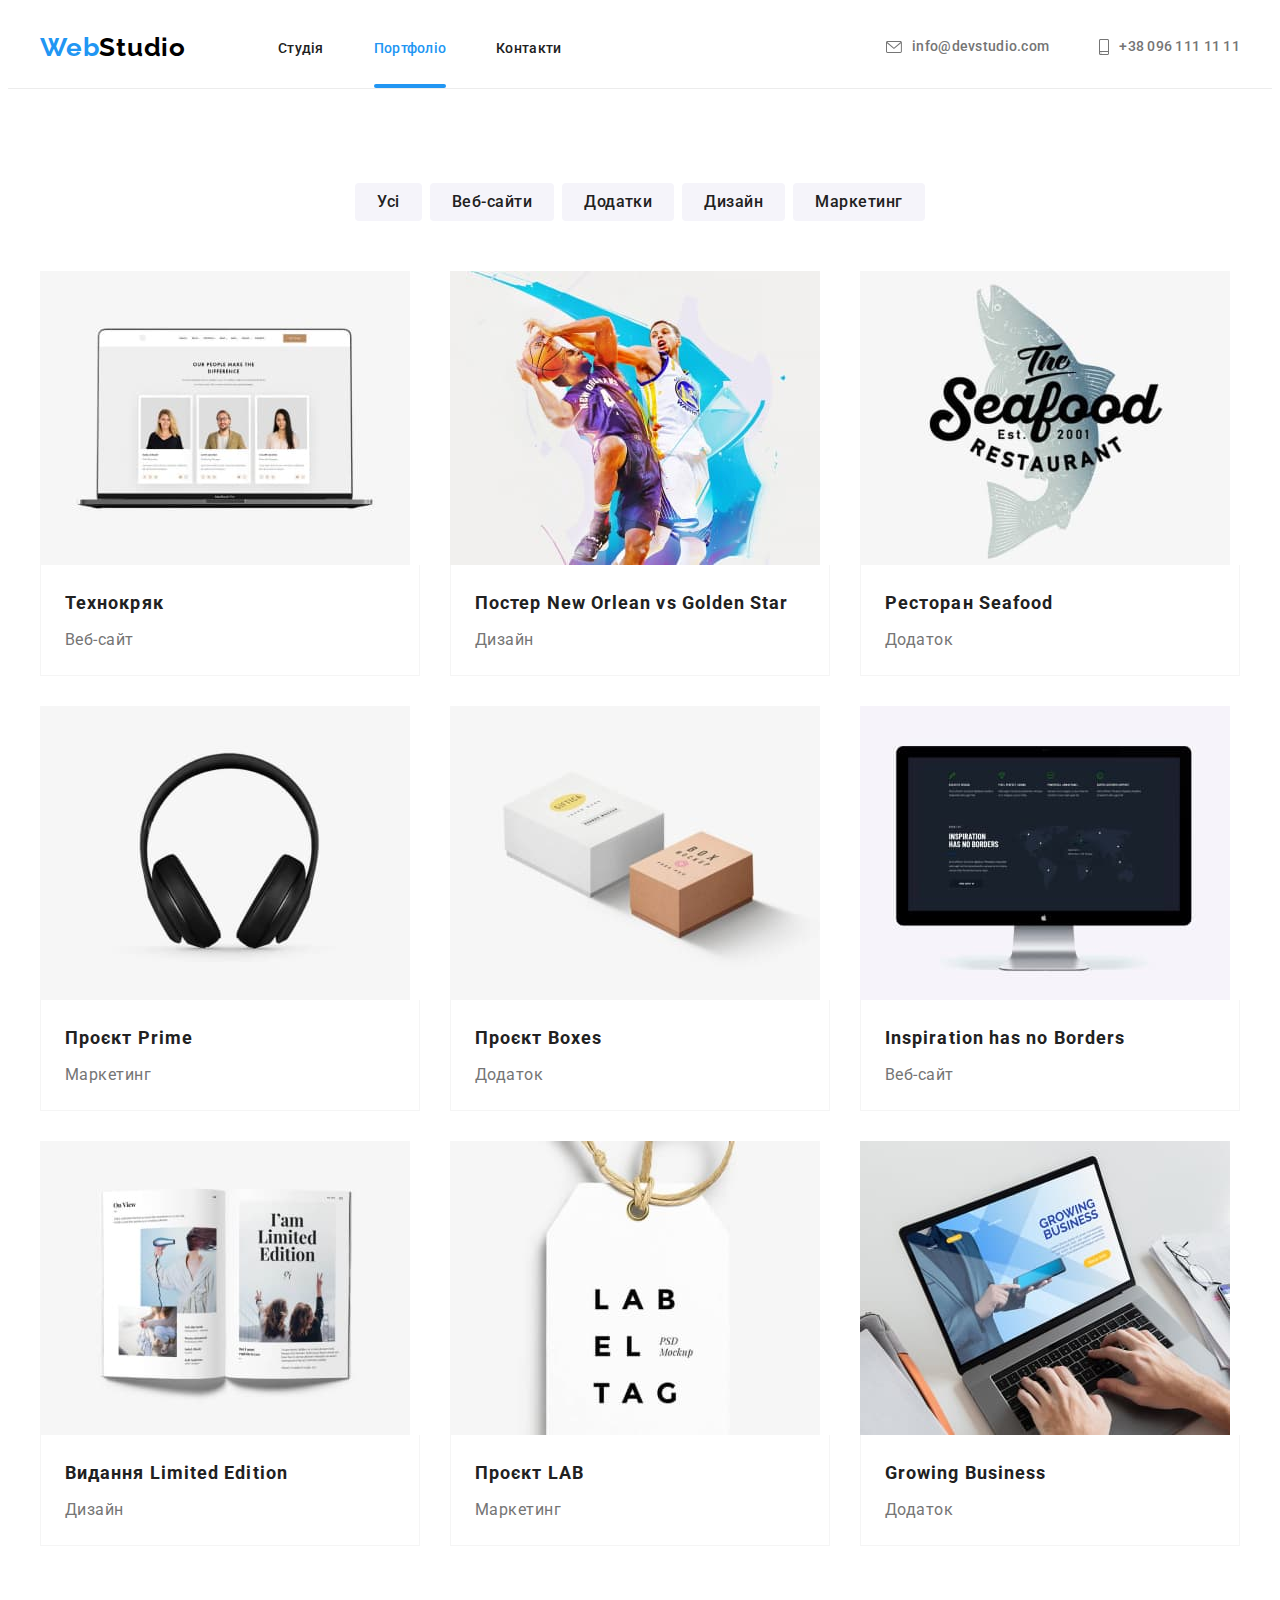
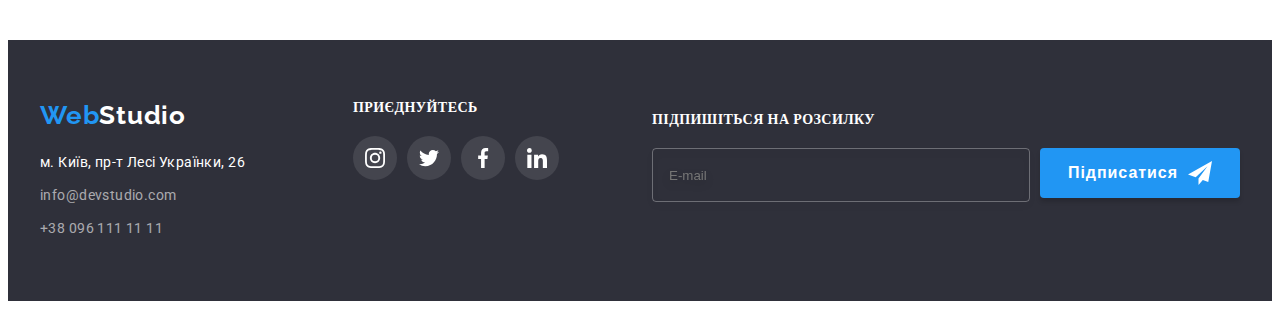
==== commit fae0f693: "updatehw8" ====
--- a/portfolio.html
+++ b/portfolio.html
@@ -29,12 +29,14 @@
           >
           <ul class="list menu">
             <li class="menu__item">
-              <a class="alink menu__link link border-studio" href="./index.html"
-                >Студія</a
+              <a class="menu__link link" href="./index.html">Студія</a>
+            </li>
+            <li class="menu__item">
+              <a
+                class="alink menu__link link border-studio"
+                href="./portfolio.html"
+                >Портфоліо</a
               >
-            </li>
-            <li class="menu__item">
-              <a class="menu__link link" href="./portfolio.html">Портфоліо</a>
             </li>
             <li class="menu__item">
               <a class="menu__link link" href="#">Контакти</a>
--- a/css/main.min.css
+++ b/css/main.min.css
@@ -1 +1 @@
-:root{--main-color: #212121;--header-color: #2196f3;--header-studio-color: #000000;--header-tel: #757575;--hero-text: #ffffff;--background-color: #2f303a;--footer-tel: rgba(255, 255, 255, 0.6);--hero-section-4: #F5F4FA;--hero-btn-focus: #188CE8;--border: #ECECEC;--portfolio-border: #F5F5F5}.visualy-hidden{position:absolute;white-space:nowrap;width:1px;height:1px;overflow:hidden;border:0;padding:0;clip:rect(0 0 0 0);-webkit-clip-path:inset(50%);clip-path:inset(50%);margin:-1px}.alink{color:var(--header-color)}button{border:none;border-radius:4px}p,h1,h2,h3,h4,h5,h6{margin:0}ul,ol{margin:0;padding-left:0}img{display:block;max-width:100%;height:auto;width:100%}.modal-btn-text,.check-text span,.check-text,.modal-btn,.footer-soc-list,.footer-links,.footer-text,.section5-list,.section-5-link,.section5,.worker-soc-link,.item-container,.menu__mail,.menu__tel,.header__container,.navigation{display:flex;align-items:center}.container{width:100%;padding-left:15px;padding-right:15px;margin:0 auto}@media screen and (min-width: 480px){.container{width:480px}}@media screen and (min-width: 768px){.container{width:768px}}@media screen and (min-width: 1200px){.container{width:1200px}}.container-mob-menu{width:100vw;height:100vh;padding-left:40px;padding-right:40px;margin:0 auto}.backdrop{position:fixed;top:0;width:100%;height:100%;background-color:rgba(0,0,0,.2);transition:opacity 250ms linear,visibility 250ms linear}.list{list-style:none}.link{text-decoration:none}.body{font-family:"Roboto",sans-serif;background-color:var(--hero-text)}.no-scroll{overflow:hidden}.style-btn{font-family:"Roboto",sans-serif;font-weight:500;font-size:16px;line-height:1.62;letter-spacing:.03em;color:var(--main-color);background:var(--hero-section-4)}.main-btn{padding:6px 22px;transition:background-color 250ms cubic-bezier(0.4, 0, 0.2, 1),color 250ms cubic-bezier(0.4, 0, 0.2, 1)}.main-btn:focus{color:var(--hero-text);background-color:var(--header-color)}.main-btn:hover{background-color:var(--header-color);color:var(--hero-text);cursor:pointer}.header{padding-top:22px;padding-bottom:22px;border-bottom:1px solid var(--border)}@media screen and (min-width: 1200px){.header{padding-top:24px;padding-bottom:25px}}.navigation__web{font-family:"Raleway",sans-serif;font-weight:700;font-size:24px;line-height:1.17;letter-spacing:.03em;width:134px;height:28px;color:var(--header-color)}@media screen and (min-width: 768px){.navigation__web{margin-right:88px}}@media screen and (min-width: 1200px){.navigation__web{font-weight:700;font-size:26px;line-height:1.19;letter-spacing:.03em;width:145px;height:31px;margin-right:93px}}@media screen and (min-width: 768px){.auth-nav{display:flex;flex-direction:column;gap:10px}}@media screen and (min-width: 1200px){.auth-nav{flex-direction:row}}.navigation__studio{font-family:"Raleway",sans-serif;font-weight:700;font-size:24px;line-height:1.17;letter-spacing:.03em;width:134px;height:28px;color:var(--header-studio-color)}@media screen and (min-width: 1200px){.navigation__studio{font-weight:700;font-size:26px;line-height:1.19;letter-spacing:.03em;width:145px;height:31px}}.menu__link{font-family:"Roboto",sans-serif;font-weight:500;font-size:14px;line-height:1.14;letter-spacing:.02em;color:var(--main-color);position:relative;transition:color 250ms linear}.menu__link::after{display:block;position:absolute;right:0;bottom:-32px;width:0;height:4px;border-radius:2px;background-color:var(--header-color);content:"";transition:width 250ms cubic-bezier(0.4, 0, 0.2, 1)}@media screen and (min-width: 768px){.menu__link{margin-right:50px}}@media screen and (min-width: 1200px){.menu__link{margin-right:0}}.menu__link:hover::after{width:100%;display:block;position:absolute;left:0;bottom:-32px;height:4px;border-radius:2px;background-color:var(--header-color);content:"";transition:width 250ms cubic-bezier(0.4, 0, 0.2, 1)}@media screen and (min-width: 1200px){.border-studio::after{width:100%;display:block;position:absolute;left:0;bottom:-32px;height:4px;border-radius:2px;background-color:var(--header-color);content:"";transition:width 250ms cubic-bezier(0.4, 0, 0.2, 1)}}.menu__mail,.menu__tel,.menu__mail-icon,.menu__tel-icon{transition:color 250ms linear}.menu{display:none}@media screen and (min-width: 768px){.menu{display:flex}}@media screen and (min-width: 1200px){.menu{display:inline-flex;gap:50px}}@media screen and (min-width: 768px){.alink{color:var(--header-color)}}@media screen and (min-width: 1200px){.alink{color:var(--header-color)}}.connect{margin-left:auto}.menu__link:hover,.menu__mail:hover,.menu__tel:hover,.footer-mail:hover,.footer-tel:hover,.footer-map:hover{color:var(--header-color)}.menu__link:focus,.menu__mail:focus,.menu__tel:focus,.footer-mail:focus,.footer-tel:focus,.footer-map:focus{color:var(--header-color)}.menu__mail-icon,.menu__tel-icon{fill:currentColor}.menu__mail-icon:hover,.menu__mail-icon:hover,.menu__tel-icon:hover,.menu__tel-icon:hover{color:var(--header-color)}.menu__tel,.menu__mail{gap:10px}.menu__mail,.menu__tel{font-family:"Roboto",sans-serif;font-weight:500;font-size:14px;line-height:1.14;letter-spacing:.02em;color:var(--header-tel)}.mob-menu{position:fixed;top:0;background-color:var(--hero-text);width:100vw;height:100vh;z-index:1;padding:10px 0}.mob-menu>.container-mob-menu{height:100%;display:flex;flex-direction:column;justify-content:space-between;overflow:auto}.menu-close-btn{display:block;margin-left:auto;background-color:rgba(0,0,0,0);border:none}.menu-tel__link{font-family:"Roboto" sans-serif;font-style:normal;font-weight:500;font-size:40px;line-height:1.18;letter-spacing:.02em;color:var(--main-color)}.connect-tel-menu__tel{font-family:"Roboto" sans-serif;font-style:normal;font-weight:500;font-size:34px;line-height:1.18;letter-spacing:.02em;color:var(--header-color)}.connect-tel-menu__mail{font-family:"Roboto" sans-serif;font-style:normal;font-weight:500;font-size:24px;line-height:1.17;letter-spacing:.02em;color:#757575}.connect-tel-menu__item{margin-bottom:32px}.menu-tel__item:not(:last-child){margin-bottom:32px}.mob-menu-tel{padding-bottom:50px}.mob-soc-list{display:flex;gap:10px;padding-bottom:48px;flex-wrap:wrap}.mob-soc-item{font-family:"Roboto";font-style:normal;font-weight:500;font-size:18px;line-height:1.22;letter-spacing:.02em;color:var(--header-color)}.mob-soc-item:not(:last-child){border-right:1px solid rgba(33,33,33,.2);padding-right:10px}.item-container{justify-content:center;margin-bottom:30px;height:120px;background-size:contain;background-color:#f5f4fa;border-radius:4px}.complementary-icon{width:70px;height:70px}.hero-text{font-family:"Roboto",sans-serif;font-weight:900;font-size:26px;line-height:1.61;letter-spacing:.06em;text-transform:uppercase;color:var(--hero-text);margin-bottom:30px;max-width:360px;margin-left:auto;margin-right:auto}@media screen and (min-width: 1200px){.hero-text{font-weight:900;font-size:44px;line-height:1.36;letter-spacing:.06em;max-width:696px}}.hero-btn{font-family:"Roboto",sans-serif;font-weight:700;font-size:16px;line-height:1.88;letter-spacing:.06em;color:var(--hero-text);background-color:var(--header-color);cursor:pointer;display:inline-block;width:200px;height:50px;text-align:center;box-shadow:0px 4px 4px rgba(0,0,0,.15);border-radius:4px;transition:color 250ms linear,background-color 250ms linear}@media screen and (min-width: 1200px){.hero-btn{width:215px}}.hero-btn:hover{color:var(--hero-text);background-color:var(--hero-btn-focus)}.hero-btn:focus{color:var(--hero-text);background-color:var(--hero-btn-focus)}.hero-text-section{padding-top:94px}.hero-section{background-image:linear-gradient(rgba(47, 48, 58, 0.4), rgba(47, 48, 58, 0.4)),url(../images/hero-bg-tel-2x.jpg);max-width:1600px;height:400px;background-repeat:no-repeat;background-position:center;background-size:cover;padding-top:118px;padding-bottom:118px;display:flex;text-align:center;margin-bottom:94px;background-color:#c4c4c4;margin:0 auto}@media screen and (min-width: 768px){.hero-section{background-image:linear-gradient(rgba(47, 48, 58, 0.4), rgba(47, 48, 58, 0.4)),url(../images/hero-bg-tab-2x.jpg)}}@media screen and (min-width: 1200px){.hero-section{background-image:linear-gradient(rgba(47, 48, 58, 0.4), rgba(47, 48, 58, 0.4)),url(../images/hero-bg.jpg);height:600px}}@media screen and (min-width: 1200px){.hero-section{padding-top:200px;padding-bottom:200px}}.hero-list{padding-top:60px;padding-bottom:60px;padding-right:15px;padding-left:15px;display:flex;flex-wrap:wrap;gap:30px}@media screen and (min-width: 1200px){.hero-list{padding-top:94px;padding-bottom:0}}.hero-item{width:100%}@media screen and (min-width: 768px){.hero-item{flex-basis:calc((100% - 30px)/2)}}@media screen and (min-width: 1200px){.hero-item{flex-basis:calc((100% - 90px)/4)}}.hero-title{font-family:"Roboto",sans-serif;font-weight:700;font-size:14px;line-height:1.14;letter-spacing:.03em;text-transform:uppercase;color:var(--main-color);margin-bottom:10px;display:flex;justify-content:center}@media screen and (min-width: 768px){.hero-title{display:block}}@media screen and (min-width: 1200px){.hero-title{display:block}}.hero-paragraph{font-family:"Roboto",sans-serif;font-weight:400;font-size:14px;line-height:1.71;letter-spacing:.03em;color:var(--header-tel)}@media screen and (min-width: 1200px){.section__3{font-family:"Roboto",sans-serif;font-weight:700;font-size:36px;line-height:1.17;letter-spacing:.03em;text-align:center;color:var(--main-color);margin-bottom:50px}}@media screen and (max-width: 1199px){.section-3{display:none}}@media screen and (min-width: 1200px){.section-3{display:block;padding-top:94px;padding-bottom:94px}}.section__3-text{font-family:"Roboto" sans-serif;font-style:normal;font-weight:700;font-size:14px;line-height:1.14;letter-spacing:.03em;text-align:center;text-transform:uppercase;color:var(--hero-text);background-color:rgba(47,48,58,.8);position:absolute;bottom:0;left:0;padding:27px;width:100%;overflow:auto}.section__photo{position:relative;overflow:hidden}.section__list{display:none}@media screen and (min-width: 1200px){.section__list{display:flex;gap:30px}}.hero-section-4{padding-top:60px;padding-bottom:60px}@media screen and (min-width: 1200px){.hero-section-4{padding-top:94px;padding-bottom:94px}}.hero-section4{display:flex;flex-wrap:wrap;gap:30px;padding-right:15px;padding-left:15px}.section-4{font-family:"Roboto",sans-serif;font-weight:700;font-size:28px;line-height:1.17;letter-spacing:.03em;text-align:center;color:var(--main-color)}@media screen and (min-width: 1200px){.section-4{font-weight:700;font-size:36px;line-height:1.17;letter-spacing:.03em}}.section-4{margin-bottom:50px}.hero-section-4{background-color:var(--hero-section-4)}.manufacturers{background-color:var(--hero-text)}@media screen and (min-width: 768px){.manufacturers{flex-basis:calc((100% - 30px)/2)}}@media screen and (min-width: 1200px){.manufacturers{flex-basis:calc((100% - 90px)/4);gap:30px;text-align:center}}.border-worker{box-shadow:0px 1px 3px rgba(0,0,0,.12),0px 1px 1px rgba(0,0,0,.14),0px 2px 1px rgba(0,0,0,.2);border-radius:0px 0px 4px 4px;padding-top:30px;padding-bottom:30px}.border-worker-hero{display:flex;align-content:center;flex-wrap:wrap;flex-direction:column;align-items:center}.hero-worker{font-family:"Roboto",sans-serif;font-weight:500;font-size:16px;line-height:1.19;letter-spacing:.03em;color:var(--main-color);margin-bottom:10px}.list-soc{display:flex;justify-content:center;gap:10px}.soc-icon{fill:#afb1b8}.worker-soc-link:hover .soc-icon,.worker-soc-link:focus .soc-icon{fill:var(--hero-text)}.worker-soc-link{justify-content:center;width:44px;height:44px;border-radius:50%;background-color:rgba(0,0,0,0);transition:background-color 250ms cubic-bezier(0.4, 0, 0.2, 1)}.worker-soc-link:hover,.worker-soc-link:focus{background-color:var(--header-color)}.hero-position{font-family:"Roboto",sans-serif;font-weight:400;font-size:16px;line-height:1.19;letter-spacing:.03em;color:var(--header-tel);margin-bottom:16px}.section-client{padding-top:60px;padding-bottom:60px}@media screen and (min-width: 1200px){.section-client{padding-top:90px;padding-bottom:94px}}.section-5{font-family:"Roboto" sans-serif;font-style:normal;font-weight:700;font-size:28px;line-height:1.17;letter-spacing:.03em;text-align:center;color:var(--main-color);margin-bottom:30px}@media screen and (min-width: 1200px){.section-5{font-weight:700;font-size:36px;line-height:1.16;letter-spacing:.03em}}@media screen and (min-width: 1200px){.section-5{margin-bottom:54px}}.section5{justify-content:center;fill:#afb1b8}.section-5-link:hover .section5,.section-5-link:focus .section5{border-color:var(--header-color);fill:var(--header-color)}.section5:hover{fill:var(--header-color)}.section5:focus{fill:var(--header-color)}.section-5-link{justify-content:center;max-width:210px;height:92px;border:1px solid #afb1b8;border-radius:4px;fill:rgba(170,255,187,.0666666667)}@media screen and (min-width: 768px){.section-5-link{width:226px}}@media screen and (min-width: 1200px){.section-5-link{width:170px}}.section-5-link:hover,.section-5-link:hover{border-color:var(--header-color)}.section5-list{justify-content:center;gap:30px;flex-wrap:wrap}.section-5-list{width:100%;flex-basis:calc((100% - 30px)/2)}@media screen and (min-width: 768px){.section-5-list{flex-basis:calc((100% - 60px)/3)}}@media screen and (min-width: 1200px){.section-5-list{flex-basis:calc((100% - 150px)/6)}}.footer{padding-top:60px;padding-bottom:60px;background-color:var(--background-color);text-align:center}@media screen and (min-width: 1200px){.footer{text-align:left}}.footer-adress{font-style:normal}.footer-webstudio{font-family:"Raleway",sans-serif;font-weight:700;font-size:24px;line-height:1.16;letter-spacing:.03em;color:var(--header-color);margin-bottom:20px;display:inline-block}@media screen and (min-width: 1200px){.footer-webstudio{font-weight:700;font-size:26px;line-height:1.19;letter-spacing:.03em;display:inline-block}}.footer-studio{font-family:"Raleway",sans-serif;font-weight:700;font-size:24px;line-height:1.16;letter-spacing:.03em;color:var(--hero-text)}@media screen and (min-width: 1200px){.footer-studio{font-weight:700;font-size:26px;line-height:1.19;letter-spacing:.03em}}.footer-map{font-family:"Roboto",sans-serif;font-weight:400;font-size:14px;line-height:1.71;letter-spacing:.03em;color:var(--hero-text);margin-bottom:9px;display:inline-block}.footer-mail{font-family:"Roboto",sans-serif;font-weight:400;font-size:14px;line-height:1.71;letter-spacing:.03em;color:var(--footer-tel);margin-bottom:9px;display:inline-block}.footer-tel{font-family:"Roboto",sans-serif;font-weight:400;font-size:14px;line-height:1.71;letter-spacing:.03em;color:var(--footer-tel)}.footer-text{display:flex;justify-content:center;font-family:"Roboto" sans-serif;font-style:normal;font-weight:700;font-size:14px;line-height:1.14;letter-spacing:.03em;text-transform:uppercase;color:#fff;margin-bottom:20px}@media screen and (min-width: 1200px){.footer-text{justify-content:start}}.Webstudio{margin:0 0 60px 0}@media screen and (min-width: 1200px){.Webstudio{margin-right:82px;margin-bottom:0;display:flex;flex-wrap:wrap}}.footer-completely{display:inline-block}@media screen and (min-width: 1200px){.footer-completely{display:flex;align-items:baseline;justify-content:flex-start}}.footer-links{justify-content:center;width:44px;height:44px;border-radius:50%;background-color:rgba(255,255,255,.1);transition:background-color 250ms cubic-bezier(0.4, 0, 0.2, 1)}.footer-links:hover,.footer-links:focus{background-color:var(--header-color)}.footer-soc-links{fill:var(--hero-text)}.footer-soc-list{justify-content:center;gap:10px}.footer-soc{gap:30px;margin-bottom:60px}@media screen and (min-width: 1200px){.footer-soc{margin-bottom:0}}@media screen and (min-width: 768px){.container-wrap{display:flex;padding-right:76px;padding-left:76px;justify-content:space-between}}@media screen and (min-width: 1200px){.container-wrap{padding-right:0;padding-left:0}}.subscribe-text{display:flex;justify-content:center;font-family:"Roboto" sans-serif;font-style:normal;font-weight:700;font-size:14px;line-height:1.14;letter-spacing:.03em;text-transform:uppercase;color:var(--hero-text);margin-bottom:20px}@media screen and (min-width: 1200px){.subscribe-text{justify-content:start}}.subscribe-text-btn{font-family:"Roboto" sans-serif;font-style:normal;font-weight:700;font-size:16px;line-height:1.88;letter-spacing:.06em;color:var(--hero-text);background-color:var(--header-color);box-shadow:0px 4px 4px rgba(0,0,0,.15);border-radius:4px;gap:10px;cursor:pointer;width:200px;height:50px;display:inline-flex;align-items:center;justify-content:center;transition:background-color 250ms cubic-bezier(0.4, 0, 0.2, 1)}.subscribe-text-btn:hover,.subscribe-text-btn:focus{background-color:var(--hero-btn-focus)}.send-icon{fill:var(--hero-text)}.form-mail{margin-right:10px}.text-input{color:var(--hero-text);margin-bottom:20px}@media screen and (min-width: 768px){.text-input{margin-bottom:20px}}@media screen and (min-width: 1200px){.text-input{margin-bottom:0}}@media screen and (min-width: 1200px){.js-speaker-form{display:flex}}.js-speaker-form input{padding-left:16px;width:100%;min-height:50px;background:rgba(0,0,0,0);outline:rgba(0,0,0,0);border:1px solid rgba(255,255,255,.3);filter:drop-shadow(0px 4px 4px rgba(0, 0, 0, 0.15));border-radius:4px}@media screen and (min-width: 768px){.js-speaker-form input{width:450px;display:block;margin-right:auto;margin-left:auto}}@media screen and (min-width: 1200px){.js-speaker-form input{width:358px}}.js-speaker-form input:hover,.js-speaker-form input:focus{border-color:var(--header-color)}@media screen and (min-width: 1200px){.subscribe{margin-left:93px}}.gallery__pages{font-family:"Roboto",sans-serif;font-weight:700;font-size:18px;line-height:2;letter-spacing:.06em;color:var(--main-color);margin-bottom:4px}.gallery__portfolio-text{font-family:"Roboto",sans-serif;font-weight:400;font-size:16px;line-height:1.88;letter-spacing:.03em;color:var(--header-tel)}.gallery__text{font-family:"Roboto";font-style:normal;font-weight:400;font-size:18px;line-height:1.56;letter-spacing:.03em;color:var(--hero-text);background-color:rgba(33,150,243,.9);position:absolute;top:0;left:0;padding:63px 24px;height:100%;transform:translateY(100%);transition:transform 250ms linear;overflow:auto}.gallery__item:hover .gallery__text{transform:translateY(0)}.gallery__top-text{position:relative;overflow:hidden}.portfolio__section{display:flex;flex-wrap:wrap;gap:8px;justify-content:start;margin-bottom:40px}@media screen and (min-width: 768px){.portfolio__section{flex-wrap:nowrap;justify-content:center;margin-bottom:30px;flex-basis:calc((100% - 60px)/2)}}@media screen and (min-width: 1200px){.portfolio__section{margin-bottom:50px}}.gallery{display:flex;flex-wrap:wrap;gap:30px;justify-content:center;width:100%}.portfolio{padding-top:60px;padding-bottom:60px}@media screen and (min-width: 1200px){.portfolio{padding-top:94px;padding-bottom:94px}}@media screen and (min-width: 768px){.gallery__item{flex-basis:calc((100% - 30px)/2)}}@media screen and (min-width: 1200px){.gallery__item{flex-basis:calc((100% - 60px)/3);position:relative}}.gallery__images{width:100%}.gallery__images:hover{display:block;background:#fff;box-shadow:0px 1px 1px rgba(0,0,0,.12),0px 4px 4px rgba(0,0,0,.06),1px 4px 6px rgba(0,0,0,.16)}.gallery_images:focus{display:block;box-shadow:0px 1px 1px rgba(0,0,0,.12),0px 4px 4px rgba(0,0,0,.06),1px 4px 6px rgba(0,0,0,.16)}.border{border:1px solid var(--portfolio-border);padding:20px 24px;border-top:none}.modal{width:450px;min-height:609px;background-color:var(--hero-text);box-shadow:0px 1px 3px rgba(0,0,0,.12),0px 1px 1px rgba(0,0,0,.14),0px 2px 1px rgba(0,0,0,.2);border-radius:4px;position:absolute;top:50%;left:50%;transform:translate(-50%, -50%) scaleX(1);transition:transform 250ms linear}.backdrop.is-hidden .modal{transform:translate(-50%, -50%) scaleY(0)}@media screen and (min-width: 1200px){.modal{width:528px;min-height:581px}}.modal-btn{width:30px;height:30px;border:1px solid rgba(0,0,0,.1);border-radius:50%;background-color:rgba(0,0,0,0);position:absolute;right:8px;top:8px;justify-content:center;padding:0;cursor:pointer}.modal-btn:hover,.modal-btn:focus{background-color:var(--hero-text)}.modal-btn:hover .modal-close-icon,.modal-btn:focus .modal-close-icon{fill:var(--header-color)}.is-hidden{opacity:0;visibility:hidden;pointer-events:none}.modal-text{font-family:"Roboto",sans-serif;font-style:normal;font-weight:700;font-size:20px;line-height:1.5;letter-spacing:.03em;text-align:center;color:var(--main-color);padding-top:40px;padding-bottom:12px}@media screen and (min-width: 1200px){.modal-text{font-weight:700;font-size:20px;line-height:1.15;letter-spacing:.03em}}.label-text{font-family:"Roboto" sans-serif;font-style:normal;font-weight:400;font-size:12px;line-height:1.17;letter-spacing:.01em;color:var(--header-tel)}.questionnaire{margin-left:40px;margin-right:40px}.field textarea{display:flex;resize:none;min-width:370px;min-height:120px;border:1px solid rgba(33,33,33,.2);border-radius:4px;background:rgba(0,0,0,0);outline:rgba(0,0,0,0)}@media screen and (min-width: 1200px){.field textarea{min-width:448px;min-height:120px}}.modal-person-icon{position:absolute;top:50%;transform:translateY(-50%);left:12px}.input-wrap{position:relative}.modal-input{display:flex;min-width:370px;min-height:40px;border:1px solid rgba(33,33,33,.2);border-radius:4px;margin-top:4px;margin-bottom:10px;padding-left:42px;background:rgba(0,0,0,0);outline:rgba(0,0,0,0)}@media screen and (min-width: 1200px){.modal-input{min-width:448px;min-height:40px}}.modal-input:focus{border:1px solid var(--header-color)}.modal-input:focus+.modal-person-icon{fill:var(--header-color)}.modal-texteria{margin-top:4px;margin-bottom:10px;padding:12px 16px}.modal-texteria:focus{border:1px solid var(--header-color)}.check-text{font-family:"Roboto",sans-serif;font-style:normal;font-weight:400;font-size:12px;line-height:1.16;letter-spacing:.03em;color:var(--header-tel);justify-content:center;margin-bottom:30px}@media screen and (min-width: 1200px){.check-text{font-weight:400;font-size:14px;line-height:1.71;letter-spacing:.03em}}.check-text span{width:16px;height:15px;border:2px solid var(--main-color);border-radius:2px;margin-right:8px;justify-content:center;fill:rgba(0,0,0,0)}.input-check:checked+.check-text span{background-color:var(--header-color);border-color:rgba(0,0,0,0);fill:var(--hero-text)}.input-check:focus+.check-text span{border-color:var(--header-color)}.btn-text-modal{font-family:"Roboto" sans-serif;font-style:normal;font-weight:700;font-size:16px;line-height:1.88;letter-spacing:.06em;align-items:center;text-align:center;color:var(--hero-text);background:var(--header-color);box-shadow:0px 4px 4px rgba(0,0,0,.15);border-radius:4px;width:200px;height:50px;cursor:pointer;transition:color 250ms linear,background-color 250ms linear}.btn-text-modal:hover{background-color:var(--hero-btn-focus)}.btn-text-modal:focus{background-color:var(--hero-btn-focus)}.modal-btn-text{justify-content:center}.term-contract{margin-left:4px;color:var(--header-color);-webkit-text-decoration-line:underline;text-decoration-line:underline;text-underline-offset:5px}.menu-tel-btn{display:block;background-color:rgba(0,0,0,0);border:none}@media screen and (min-width: 768px){.menu-tel-btn{display:none}}@media screen and (min-width: 1200px){.menu-tel-btn{display:none}}@media screen and (max-width: 479px){.menu-nav{display:flex;align-items:baseline}}/*# sourceMappingURL=main.min.css.map */+:root{--main-color: #212121;--header-color: #2196f3;--header-studio-color: #000000;--header-tel: #757575;--hero-text: #ffffff;--background-color: #2f303a;--footer-tel: rgba(255, 255, 255, 0.6);--hero-section-4: #F5F4FA;--hero-btn-focus: #188CE8;--border: #ECECEC;--portfolio-border: #F5F5F5}.visualy-hidden{position:absolute;white-space:nowrap;width:1px;height:1px;overflow:hidden;border:0;padding:0;clip:rect(0 0 0 0);-webkit-clip-path:inset(50%);clip-path:inset(50%);margin:-1px}.alink{color:var(--header-color)}button{border:none;border-radius:4px}p,h1,h2,h3,h4,h5,h6{margin:0}ul,ol{margin:0;padding-left:0}img{display:block;max-width:100%;height:auto}.modal-btn-text,.check-text span,.check-text,.modal-btn,.footer-soc-list,.footer-links,.footer-text,.section5-list,.section-5-link,.section5,.worker-soc-link,.item-container,.menu__mail,.menu__tel,.header__container,.navigation{display:flex;align-items:center}.container{width:100%;padding-left:15px;padding-right:15px;margin:0 auto}@media screen and (min-width: 480px){.container{width:480px}}@media screen and (min-width: 768px){.container{width:768px}}@media screen and (min-width: 1200px){.container{width:1200px}}.container-mob-menu{width:100vw;height:100vh;padding-left:40px;padding-right:15px;margin:0 auto}::-webkit-scrollbar{width:15px}::-webkit-scrollbar-track{background:#d4d4d4;box-shadow:0 0 2px rgba(0,0,0,.2) inset}::-webkit-scrollbar-thumb{background:var(--header-color);border-radius:8px;border:3px solid #d4d4d4}::-webkit-scrollbar-thumb:hover{background:var(--hero-btn-focus)}.backdrop{position:fixed;top:0;width:100%;height:100%;background-color:rgba(0,0,0,.2);transition:opacity 250ms linear,visibility 250ms linear}.list{list-style:none}.link{text-decoration:none}.body{font-family:"Roboto",sans-serif;background-color:var(--hero-text)}.no-scroll{overflow:hidden}.style-btn{font-family:"Roboto",sans-serif;font-weight:500;font-size:16px;line-height:1.62;letter-spacing:.03em;color:var(--main-color);background:var(--hero-section-4)}.main-btn{padding:6px 22px;transition:background-color 250ms cubic-bezier(0.4, 0, 0.2, 1),color 250ms cubic-bezier(0.4, 0, 0.2, 1)}.main-btn:focus{color:var(--hero-text);background-color:var(--header-color)}.main-btn:hover{background-color:var(--header-color);color:var(--hero-text);cursor:pointer}.header{padding-top:22px;padding-bottom:22px;border-bottom:1px solid var(--border)}@media screen and (min-width: 1200px){.header{padding-top:24px;padding-bottom:25px}}.navigation__web{font-family:"Raleway",sans-serif;font-weight:700;font-size:24px;line-height:1.17;letter-spacing:.03em;width:134px;height:28px;color:var(--header-color)}@media screen and (min-width: 768px){.navigation__web{margin-right:88px}}@media screen and (min-width: 1200px){.navigation__web{font-weight:700;font-size:26px;line-height:1.19;letter-spacing:.03em;width:145px;height:31px;margin-right:93px}}@media screen and (min-width: 768px){.auth-nav{display:flex;flex-direction:column;gap:10px}}@media screen and (min-width: 1200px){.auth-nav{flex-direction:row}}.navigation__studio{font-family:"Raleway",sans-serif;font-weight:700;font-size:24px;line-height:1.17;letter-spacing:.03em;width:134px;height:28px;color:var(--header-studio-color)}@media screen and (min-width: 1200px){.navigation__studio{font-weight:700;font-size:26px;line-height:1.19;letter-spacing:.03em;width:145px;height:31px}}.menu__link{font-family:"Roboto",sans-serif;font-weight:500;font-size:14px;line-height:1.14;letter-spacing:.02em;color:var(--main-color);position:relative;transition:color 250ms linear}.menu__link::after{display:block;position:absolute;right:0;bottom:-32px;width:0;height:4px;border-radius:2px;background-color:var(--header-color);content:"";transition:width 250ms cubic-bezier(0.4, 0, 0.2, 1)}@media screen and (min-width: 768px){.menu__link{margin-right:50px}}@media screen and (min-width: 1200px){.menu__link{margin-right:0}}.menu__link:hover::after{width:100%;display:block;position:absolute;left:0;bottom:-32px;height:4px;border-radius:2px;background-color:var(--header-color);content:"";transition:width 250ms cubic-bezier(0.4, 0, 0.2, 1)}@media screen and (min-width: 1200px){.border-studio::after{width:100%;display:block;position:absolute;left:0;bottom:-32px;height:4px;border-radius:2px;background-color:var(--header-color);content:"";transition:width 250ms cubic-bezier(0.4, 0, 0.2, 1)}}.menu__mail,.menu__tel,.menu__mail-icon,.menu__tel-icon{transition:color 250ms linear}.menu{display:none}@media screen and (min-width: 768px){.menu{display:flex}}@media screen and (min-width: 1200px){.menu{display:inline-flex;gap:50px}}@media screen and (min-width: 768px){.alink{color:var(--header-color)}}@media screen and (min-width: 1200px){.alink{color:var(--header-color)}}.connect{margin-left:auto}.menu__link:hover,.menu__mail:hover,.menu__tel:hover,.footer-mail:hover,.footer-tel:hover,.footer-map:hover{color:var(--header-color)}.menu__link:focus,.menu__mail:focus,.menu__tel:focus,.footer-mail:focus,.footer-tel:focus,.footer-map:focus{color:var(--header-color)}.menu__mail-icon,.menu__tel-icon{fill:currentColor}.menu__mail-icon:hover,.menu__mail-icon:hover,.menu__tel-icon:hover,.menu__tel-icon:hover{color:var(--header-color)}.menu__tel,.menu__mail{gap:10px}.menu__mail,.menu__tel{font-family:"Roboto",sans-serif;font-weight:500;font-size:14px;line-height:1.14;letter-spacing:.02em;color:var(--header-tel)}.mob-menu{position:fixed;top:0;background-color:var(--hero-text);width:100vw;height:100vh;z-index:1;padding:10px 0}.mob-menu>.container-mob-menu{height:100%;display:flex;flex-direction:column;justify-content:space-between;overflow:auto}.menu-close-btn{display:block;margin-left:auto;background-color:rgba(0,0,0,0);border:none}.menu-tel__link{font-family:"Roboto" sans-serif;font-style:normal;font-weight:500;font-size:40px;line-height:1.18;letter-spacing:.02em;color:var(--main-color)}.connect-tel-menu__tel{font-family:"Roboto" sans-serif;font-style:normal;font-weight:500;font-size:34px;line-height:1.18;letter-spacing:.02em;color:var(--header-color)}.connect-tel-menu__mail{font-family:"Roboto" sans-serif;font-style:normal;font-weight:500;font-size:24px;line-height:1.17;letter-spacing:.02em;color:#757575}.connect-tel-menu__item{margin-bottom:32px}.menu-tel__item:not(:last-child){margin-bottom:32px}.mob-menu-tel{padding-bottom:50px}.mob-soc-list{display:flex;gap:10px;padding-bottom:48px;flex-wrap:wrap}.mob-soc-item{font-family:"Roboto";font-style:normal;font-weight:500;font-size:18px;line-height:1.22;letter-spacing:.02em;color:var(--header-color)}.mob-soc-item:not(:last-child){border-right:1px solid rgba(33,33,33,.2);padding-right:10px}.item-container{justify-content:center;margin-bottom:30px;height:120px;background-size:contain;background-color:#f5f4fa;border-radius:4px}.complementary-icon{width:70px;height:70px}.hero-text{font-family:"Roboto",sans-serif;font-weight:900;font-size:26px;line-height:1.61;letter-spacing:.06em;text-transform:uppercase;color:var(--hero-text);margin-bottom:30px;max-width:360px;margin-left:auto;margin-right:auto}@media screen and (min-width: 1200px){.hero-text{font-weight:900;font-size:44px;line-height:1.36;letter-spacing:.06em;max-width:696px}}.main-text{padding-top:60px;padding-bottom:60px}@media screen and (min-width: 1200px){.main-text{padding-top:94px;padding-bottom:94px}}.hero-btn{font-family:"Roboto",sans-serif;font-weight:700;font-size:16px;line-height:1.88;letter-spacing:.06em;color:var(--hero-text);background-color:var(--header-color);cursor:pointer;display:inline-block;width:200px;height:50px;text-align:center;box-shadow:0px 4px 4px rgba(0,0,0,.15);border-radius:4px;transition:color 250ms linear,background-color 250ms linear}@media screen and (min-width: 1200px){.hero-btn{width:215px}}.hero-btn:hover{color:var(--hero-text);background-color:var(--hero-btn-focus)}.hero-btn:focus{color:var(--hero-text);background-color:var(--hero-btn-focus)}.hero-text-section{padding-top:94px}.hero-section{background-image:linear-gradient(rgba(47, 48, 58, 0.4), rgba(47, 48, 58, 0.4)),url(../images/hero-bg-tel-2x.jpg);background-image:linear-gradient(rgba(47, 48, 58, 0.4), rgba(47, 48, 58, 0.4)),url(../images/hero-bg-tel.jpg);max-width:1600px;height:400px;background-repeat:no-repeat;background-position:center;background-size:cover;padding-top:118px;padding-bottom:118px;display:flex;text-align:center;margin-bottom:94px;background-color:#c4c4c4;margin:0 auto}@media screen and (min-width: 768px){.hero-section{background-image:linear-gradient(rgba(47, 48, 58, 0.4), rgba(47, 48, 58, 0.4)),url(../images/hero-bg-tab.jpg);background-image:linear-gradient(rgba(47, 48, 58, 0.4), rgba(47, 48, 58, 0.4)),url(../images/hero-bg-tab-2x.jpg)}}@media screen and (min-width: 1200px){.hero-section{background-image:linear-gradient(rgba(47, 48, 58, 0.4), rgba(47, 48, 58, 0.4)),url(../images/hero-bg-desk.jpg);background-image:linear-gradient(rgba(47, 48, 58, 0.4), rgba(47, 48, 58, 0.4)),url(../images/hero-bg-desk-2x.jpg);height:600px}}@media screen and (min-width: 1200px){.hero-section{padding-top:200px;padding-bottom:200px}}.hero-list{display:flex;flex-wrap:wrap;gap:30px}@media screen and (min-width: 1200px){.hero-list{padding-bottom:0}}.hero-item{width:100%}@media screen and (min-width: 768px){.hero-item{flex-basis:calc((100% - 30px)/2)}}@media screen and (min-width: 1200px){.hero-item{flex-basis:calc((100% - 90px)/4)}}.hero-title{font-family:"Roboto",sans-serif;font-weight:700;font-size:14px;line-height:1.14;letter-spacing:.03em;text-transform:uppercase;color:var(--main-color);margin-bottom:10px;display:flex;justify-content:center}@media screen and (min-width: 768px){.hero-title{display:block}}@media screen and (min-width: 1200px){.hero-title{display:block}}.hero-paragraph{font-family:"Roboto",sans-serif;font-weight:400;font-size:14px;line-height:1.71;letter-spacing:.03em;color:var(--header-tel)}@media screen and (min-width: 1200px){.section__3{font-family:"Roboto",sans-serif;font-weight:700;font-size:36px;line-height:1.17;letter-spacing:.03em;text-align:center;color:var(--main-color);margin-bottom:50px}}@media screen and (max-width: 1199px){.section-3{display:none}}@media screen and (min-width: 1200px){.section-3{display:block;padding-bottom:94px}}.section__3-text{font-family:"Roboto" sans-serif;font-style:normal;font-weight:700;font-size:14px;line-height:1.14;letter-spacing:.03em;text-align:center;text-transform:uppercase;color:var(--hero-text);background-color:rgba(47,48,58,.8);position:absolute;bottom:0;left:0;padding:27px;width:100%;overflow:auto}.section__photo{position:relative;overflow:hidden}.section__list{display:none}@media screen and (min-width: 1200px){.section__list{display:flex;gap:30px}}.hero-section-4{padding-top:60px;padding-bottom:60px}@media screen and (min-width: 1200px){.hero-section-4{padding-top:94px;padding-bottom:94px}}.hero-section4{display:flex;flex-wrap:wrap;gap:30px}.section-4{font-family:"Roboto",sans-serif;font-weight:700;font-size:28px;line-height:1.17;letter-spacing:.03em;margin-bottom:30px;text-align:center;color:var(--main-color)}@media screen and (min-width: 1200px){.section-4{font-weight:700;font-size:36px;line-height:1.17;letter-spacing:.03em;margin-bottom:50px}}.hero-section-4{background-color:var(--hero-section-4)}.manufacturers{background-color:var(--hero-text)}@media screen and (min-width: 768px){.manufacturers{flex-basis:calc((100% - 30px)/2)}}@media screen and (min-width: 1200px){.manufacturers{flex-basis:calc((100% - 90px)/4);gap:30px;text-align:center}}.border-worker{box-shadow:0px 1px 3px rgba(0,0,0,.12),0px 1px 1px rgba(0,0,0,.14),0px 2px 1px rgba(0,0,0,.2);border-radius:0px 0px 4px 4px;padding-top:30px;padding-bottom:30px}.border-worker-hero{display:flex;align-content:center;flex-wrap:wrap;flex-direction:column;align-items:center}.hero-worker{font-family:"Roboto",sans-serif;font-weight:500;font-size:16px;line-height:1.19;letter-spacing:.03em;color:var(--main-color);margin-bottom:10px}.list-soc{display:flex;justify-content:center;gap:10px}.soc-icon{fill:#afb1b8}.worker-soc-link:hover .soc-icon,.worker-soc-link:focus .soc-icon{fill:var(--hero-text)}.worker-soc-link{justify-content:center;width:44px;height:44px;border-radius:50%;background-color:rgba(0,0,0,0);transition:background-color 250ms cubic-bezier(0.4, 0, 0.2, 1)}.worker-soc-link:hover,.worker-soc-link:focus{background-color:var(--header-color)}.hero-position{font-family:"Roboto",sans-serif;font-weight:400;font-size:16px;line-height:1.19;letter-spacing:.03em;color:var(--header-tel);margin-bottom:16px}.section-client{padding-top:60px;padding-bottom:60px}@media screen and (min-width: 1200px){.section-client{padding-top:90px;padding-bottom:94px}}.section-5{font-family:"Roboto" sans-serif;font-style:normal;font-weight:700;font-size:28px;line-height:1.17;letter-spacing:.03em;text-align:center;color:var(--main-color);margin-bottom:30px}@media screen and (min-width: 1200px){.section-5{font-weight:700;font-size:36px;line-height:1.16;letter-spacing:.03em}}@media screen and (min-width: 1200px){.section-5{margin-bottom:54px}}.section5{justify-content:center;fill:#afb1b8}.section-5-link:hover .section5,.section-5-link:focus .section5{border-color:var(--header-color);fill:var(--header-color)}.section5:hover{fill:var(--header-color)}.section5:focus{fill:var(--header-color)}.section-5-link{justify-content:center;width:210px;height:92px;border:1px solid #afb1b8;border-radius:4px;fill:rgba(170,255,187,.0666666667)}@media screen and (min-width: 768px){.section-5-link{width:226px}}@media screen and (min-width: 1200px){.section-5-link{width:170px}}.section-5-link:hover,.section-5-link:hover{border-color:var(--header-color)}.section5-list{justify-content:center;gap:30px;flex-wrap:wrap}.section-5-list{width:100%;flex-basis:calc((100% - 30px)/2)}@media screen and (min-width: 768px){.section-5-list{flex-basis:calc((100% - 60px)/3)}}@media screen and (min-width: 1200px){.section-5-list{flex-basis:calc((100% - 150px)/6)}}.footer{padding-top:60px;padding-bottom:60px;background-color:var(--background-color);text-align:center}@media screen and (min-width: 1200px){.footer{text-align:left}}.footer-adress{font-style:normal}.footer-webstudio{font-family:"Raleway",sans-serif;font-weight:700;font-size:24px;line-height:1.16;letter-spacing:.03em;color:var(--header-color);margin-bottom:20px;display:inline-block}@media screen and (min-width: 1200px){.footer-webstudio{font-weight:700;font-size:26px;line-height:1.19;letter-spacing:.03em;display:inline-block}}.footer-studio{font-family:"Raleway",sans-serif;font-weight:700;font-size:24px;line-height:1.16;letter-spacing:.03em;color:var(--hero-text)}@media screen and (min-width: 1200px){.footer-studio{font-weight:700;font-size:26px;line-height:1.19;letter-spacing:.03em}}.footer-map{font-family:"Roboto",sans-serif;font-weight:400;font-size:14px;line-height:1.71;letter-spacing:.03em;color:var(--hero-text);margin-bottom:9px;display:inline-block}.footer-mail{font-family:"Roboto",sans-serif;font-weight:400;font-size:14px;line-height:1.71;letter-spacing:.03em;color:var(--footer-tel);margin-bottom:9px;display:inline-block}.footer-tel{font-family:"Roboto",sans-serif;font-weight:400;font-size:14px;line-height:1.71;letter-spacing:.03em;color:var(--footer-tel);display:block;margin-bottom:60px}@media screen and (min-width: 768px){.footer-tel{margin-bottom:0}}@media screen and (min-width: 1200px){.footer-tel{margin-bottom:0}}.footer-text{display:flex;justify-content:center;font-family:"Roboto" sans-serif;font-style:normal;font-weight:700;font-size:14px;line-height:1.14;letter-spacing:.03em;text-transform:uppercase;color:#fff;margin-bottom:20px}@media screen and (min-width: 1200px){.footer-text{justify-content:start}}@media screen and (min-width: 1200px){.Webstudio{margin-right:82px;margin-bottom:0;display:flex;flex-wrap:wrap}}.footer-completely{display:inline-block}@media screen and (min-width: 1200px){.footer-completely{display:flex;align-items:baseline;justify-content:flex-start}}.footer-links{justify-content:center;width:44px;height:44px;border-radius:50%;background-color:rgba(255,255,255,.1);transition:background-color 250ms cubic-bezier(0.4, 0, 0.2, 1)}.footer-links:hover,.footer-links:focus{background-color:var(--header-color)}.footer-soc-links{fill:var(--hero-text)}.footer-soc-list{justify-content:center;gap:10px}.footer-soc{gap:30px}@media screen and (min-width: 1200px){.footer-soc{margin-bottom:0}}.container-wrap{margin:0 0 60px 0}@media screen and (min-width: 768px){.container-wrap{display:flex;padding-right:76px;padding-left:76px;justify-content:space-between}}@media screen and (min-width: 1200px){.container-wrap{padding-right:0;padding-left:0;margin:0}}.subscribe-text{display:flex;justify-content:center;font-family:"Roboto" sans-serif;font-style:normal;font-weight:700;font-size:14px;line-height:1.14;letter-spacing:.03em;text-transform:uppercase;color:var(--hero-text);margin-bottom:20px}@media screen and (min-width: 1200px){.subscribe-text{justify-content:start}}.subscribe-text-btn{font-family:"Roboto" sans-serif;font-style:normal;font-weight:700;font-size:16px;line-height:1.88;letter-spacing:.06em;color:var(--hero-text);background-color:var(--header-color);box-shadow:0px 4px 4px rgba(0,0,0,.15);border-radius:4px;gap:10px;cursor:pointer;width:200px;height:50px;display:inline-flex;align-items:center;justify-content:center;transition:background-color 250ms cubic-bezier(0.4, 0, 0.2, 1)}.subscribe-text-btn:hover,.subscribe-text-btn:focus{background-color:var(--hero-btn-focus)}.send-icon{fill:var(--hero-text)}.form-mail{margin-right:10px}.text-input{color:var(--hero-text);margin-bottom:20px}@media screen and (min-width: 768px){.text-input{margin-bottom:20px}}@media screen and (min-width: 1200px){.text-input{margin-bottom:0}}@media screen and (min-width: 1200px){.js-speaker-form{display:flex}}.js-speaker-form input{padding-left:16px;width:100%;min-height:50px;background:rgba(0,0,0,0);outline:rgba(0,0,0,0);border:1px solid rgba(255,255,255,.3);filter:drop-shadow(0px 4px 4px rgba(0, 0, 0, 0.15));border-radius:4px}@media screen and (min-width: 768px){.js-speaker-form input{width:450px;display:block;margin-right:auto;margin-left:auto}}@media screen and (min-width: 1200px){.js-speaker-form input{width:358px}}.js-speaker-form input:hover,.js-speaker-form input:focus{border-color:var(--header-color)}@media screen and (min-width: 1200px){.subscribe{margin-left:93px}}.gallery__pages{font-family:"Roboto",sans-serif;font-weight:700;font-size:18px;line-height:2;letter-spacing:.06em;color:var(--main-color);margin-bottom:4px}.gallery__portfolio-text{font-family:"Roboto",sans-serif;font-weight:400;font-size:16px;line-height:1.88;letter-spacing:.03em;color:var(--header-tel)}.gallery__text{font-family:"Roboto";font-style:normal;font-weight:400;font-size:18px;line-height:1.56;letter-spacing:.03em;color:var(--hero-text);background-color:rgba(33,150,243,.9);position:absolute;top:0;left:0;padding:63px 24px;height:100%;transform:translateY(100%);transition:transform 250ms linear;overflow:auto}.gallery__item:hover .gallery__text{transform:translateY(0)}.gallery__top-text{position:relative;overflow:hidden}.portfolio__section{display:flex;flex-wrap:wrap;gap:8px;justify-content:start;margin-bottom:40px}@media screen and (min-width: 768px){.portfolio__section{flex-wrap:nowrap;justify-content:center;margin-bottom:30px;flex-basis:calc((100% - 60px)/2)}}@media screen and (min-width: 1200px){.portfolio__section{margin-bottom:50px}}.gallery{display:flex;flex-wrap:wrap;gap:30px;justify-content:center;width:100%}.portfolio{padding-top:60px;padding-bottom:60px}@media screen and (min-width: 1200px){.portfolio{padding-top:94px;padding-bottom:94px}}@media screen and (min-width: 768px){.gallery__item{flex-basis:calc((100% - 30px)/2)}}@media screen and (min-width: 1200px){.gallery__item{flex-basis:calc((100% - 60px)/3);position:relative}}.gallery__images{width:100%}.gallery__images:hover{display:block;background:#fff;box-shadow:0px 1px 1px rgba(0,0,0,.12),0px 4px 4px rgba(0,0,0,.06),1px 4px 6px rgba(0,0,0,.16)}.gallery_images:focus{display:block;box-shadow:0px 1px 1px rgba(0,0,0,.12),0px 4px 4px rgba(0,0,0,.06),1px 4px 6px rgba(0,0,0,.16)}.border{border:1px solid var(--portfolio-border);padding:20px 24px;border-top:none}.modal{width:320px;min-height:512px;background-color:var(--hero-text);box-shadow:0px 1px 3px rgba(0,0,0,.12),0px 1px 1px rgba(0,0,0,.14),0px 2px 1px rgba(0,0,0,.2);border-radius:4px;position:absolute;top:50%;left:50%;transform:translate(-50%, -50%) scaleX(1);transition:transform 250ms linear}@media screen and (min-width: 480px){.modal{width:450px;min-height:609px}}@media screen and (min-width: 768px){.modal{width:450px;min-height:609px}}.backdrop.is-hidden .modal{transform:translate(-50%, -50%) scaleY(0)}@media screen and (min-width: 1200px){.modal{width:528px;min-height:581px}}.modal-btn{width:30px;height:30px;border:1px solid rgba(0,0,0,.1);border-radius:50%;background-color:rgba(0,0,0,0);position:absolute;right:8px;top:8px;justify-content:center;padding:0;cursor:pointer}.modal-btn:hover,.modal-btn:focus{background-color:var(--hero-text)}.modal-btn:hover .modal-close-icon,.modal-btn:focus .modal-close-icon{fill:var(--header-color)}.is-hidden{opacity:0;visibility:hidden;pointer-events:none}.modal-text{font-family:"Roboto",sans-serif;font-style:normal;font-weight:700;font-size:16px;line-height:1.5;letter-spacing:.03em;text-align:center;color:var(--main-color);padding-top:40px;padding-bottom:12px}@media screen and (min-width: 480px){.modal-text{font-weight:700;font-size:20px;line-height:1.5;letter-spacing:.03em}}@media screen and (min-width: 1200px){.modal-text{font-weight:700;font-size:20px;line-height:1.15;letter-spacing:.03em}}.label-text{font-family:"Roboto" sans-serif;font-style:normal;font-weight:400;font-size:12px;line-height:1.17;letter-spacing:.01em;color:var(--header-tel)}.questionnaire{margin-left:40px;margin-right:40px}.field textarea{display:flex;resize:none;min-width:240px;min-height:90px;border:1px solid rgba(33,33,33,.2);border-radius:4px;background:rgba(0,0,0,0);outline:rgba(0,0,0,0)}@media screen and (min-width: 480px){.field textarea{min-width:370px;min-height:120px}}@media screen and (min-width: 1200px){.field textarea{min-width:448px;min-height:120px}}.modal-person-icon{position:absolute;top:50%;transform:translateY(-50%);left:12px}.input-wrap{position:relative}.modal-input{display:flex;min-width:240px;min-height:30px;border:1px solid rgba(33,33,33,.2);border-radius:4px;margin-top:4px;margin-bottom:10px;padding-left:42px;background:rgba(0,0,0,0);outline:rgba(0,0,0,0)}@media screen and (min-width: 480px){.modal-input{min-width:370px;min-height:40px}}@media screen and (min-width: 1200px){.modal-input{min-width:448px;min-height:40px}}.modal-input:focus{border:1px solid var(--header-color)}.modal-input:focus+.modal-person-icon{fill:var(--header-color)}.modal-texteria{margin-top:4px;margin-bottom:10px;padding:12px 16px}.modal-texteria:focus{border:1px solid var(--header-color)}.check-text{font-family:"Roboto",sans-serif;font-style:normal;font-weight:400;font-size:7px;line-height:1.16;letter-spacing:.03em;color:var(--header-tel);justify-content:center;margin-bottom:30px}@media screen and (min-width: 480px){.check-text{font-weight:400;font-size:12px;line-height:1.16;letter-spacing:.03em}}@media screen and (min-width: 1200px){.check-text{font-weight:400;font-size:14px;line-height:1.71;letter-spacing:.03em}}.check-text span{width:16px;height:15px;border:2px solid var(--main-color);border-radius:2px;margin-right:8px;justify-content:center;fill:rgba(0,0,0,0)}.input-check:checked+.check-text span{background-color:var(--header-color);border-color:rgba(0,0,0,0);fill:var(--hero-text)}.input-check:focus+.check-text span{border-color:var(--header-color)}.btn-text-modal{font-family:"Roboto" sans-serif;font-style:normal;font-weight:700;font-size:14px;line-height:1.88;letter-spacing:.06em;width:170px;height:50px;align-items:center;text-align:center;color:var(--hero-text);background:var(--header-color);box-shadow:0px 4px 4px rgba(0,0,0,.15);border-radius:4px;cursor:pointer;transition:color 250ms linear,background-color 250ms linear}@media screen and (min-width: 480px){.btn-text-modal{font-weight:700;font-size:16px;line-height:1.88;letter-spacing:.06em;width:200px;height:50px}}@media screen and (min-width: 768px){.btn-text-modal{width:200px;height:50px}}@media screen and (min-width: 1200px){.btn-text-modal{width:200px;height:50px}}.btn-text-modal:hover{background-color:var(--hero-btn-focus)}.btn-text-modal:focus{background-color:var(--hero-btn-focus)}.modal-btn-text{justify-content:center}.term-contract{margin-left:4px;color:var(--header-color);-webkit-text-decoration-line:underline;text-decoration-line:underline;text-underline-offset:5px}.menu-tel-btn{display:block;background-color:rgba(0,0,0,0);border:none}@media screen and (min-width: 768px){.menu-tel-btn{display:none}}@media screen and (min-width: 1200px){.menu-tel-btn{display:none}}@media screen and (max-width: 479px){.menu-nav{display:flex;align-items:baseline}}/*# sourceMappingURL=main.min.css.map */